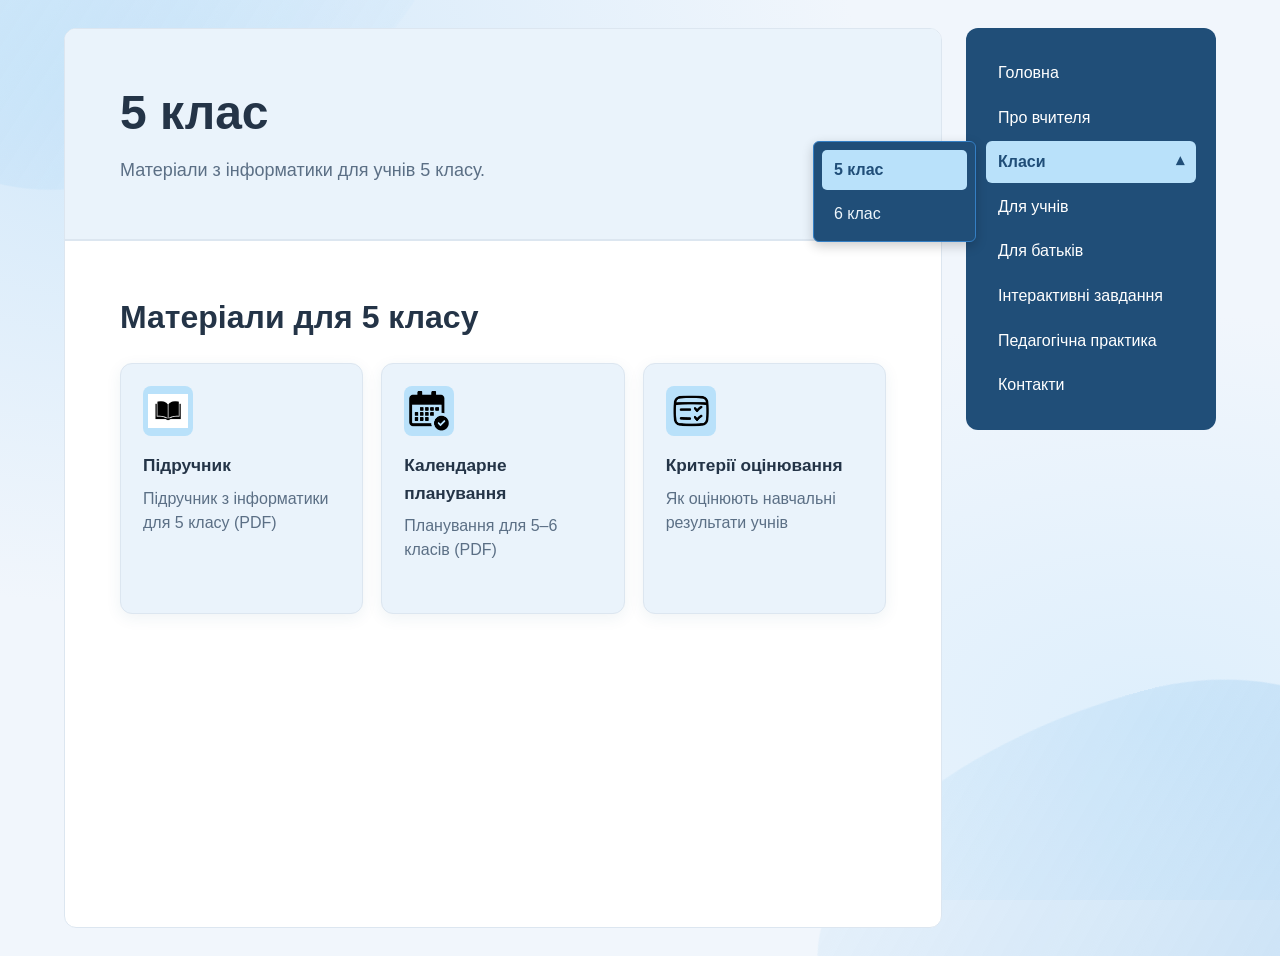
==== 5clas.html @ cdde7d41 "сайт інформатики Цимбал" ====
<!doctype html>
<html lang="uk">
<head>
  <meta charset="utf-8">
  <meta name="viewport" content="width=device-width, initial-scale=1">
  <meta name="description" content="Навчальні матеріали з інформатики для 5 класу.">
  <title>5 клас — інформатика</title>
  <link rel="stylesheet" href="style.css">
  <script src="script.js" defer></script>
</head>
<body>
  <a class="skip-link" href="#main">Перейти до вмісту</a>
  <div class="site-shell">
    <main class="main-content" id="main">
      <header class="page-heading">
        <h1>5 клас</h1>
        <p class="lead">Матеріали з інформатики для учнів 5 класу.</p>
      </header>
      <section class="book-section" aria-labelledby="book-heading">
        <h2 id="book-heading">Матеріали для 5 класу</h2>
        <div class="resource-tiles">
          <a class="resource-tile" href="documents/informatyka_5_klas_bios_2022.pdf" target="_blank" rel="noopener">
            <span class="tile-icon" aria-hidden="true"><img src="images/book-icon.png" alt=""></span>
            <span class="tile-title">Підручник</span>
            <span class="tile-description">Підручник з інформатики для 5 класу (PDF)</span>
          </a>
          <a class="resource-tile" href="documents/kalendarne_inform-5kl.pdf" target="_blank" rel="noopener">
            <span class="tile-icon" aria-hidden="true"><img src="images/calendar-icon.png" alt=""></span>
            <span class="tile-title">Календарне планування</span>
            <span class="tile-description">Планування для 5–6 класів (PDF)</span>
          </a>
          <a class="resource-tile" href="https://naurok.com.ua/kriteri-ocinyuvannya-rezultativ-navchannya-uchniv-5-9-klasiv-z-informatiki-yaki-zdobuvayut-osvitu-vidpovidno-do-novogo-derzhavnogo-standartu-bazovo-seredno-osviti-nush-skladeno-zgi-425126.html" target="_blank" rel="noopener">
            <span class="tile-icon" aria-hidden="true"><img src="images/criteria-icon.png" alt=""></span>
            <span class="tile-title">Критерії оцінювання</span>
            <span class="tile-description">Як оцінюють навчальні результати учнів</span>
          </a>
        </div>
      </section>
    </main>
    <aside class="sidebar">
      <button class="menu-toggle" type="button" aria-expanded="false" aria-controls="site-navigation">Меню</button>
      <nav class="navigation" id="site-navigation" aria-label="Головна навігація">
        <a class="nav-link" href="index.html">Головна</a>
        <a class="nav-link" href="about.html">Про вчителя</a>
        <div class="nav-group">
          <button class="nav-link class-toggle active" type="button" aria-expanded="true" aria-controls="class-submenu">
            <span>Класи</span><span class="arrow" aria-hidden="true">▾</span>
          </button>
          <div class="submenu" id="class-submenu">
            <a class="submenu-link active" href="5clas.html" aria-current="page">5 клас</a>
            <a class="submenu-link " href="6clas.html" >6 клас</a>
          </div>
        </div>
        <a class="nav-link" href="students.html">Для учнів</a>
        <a class="nav-link" href="parents.html">Для батьків</a>
        <a class="nav-link" href="materials.html">Інтерактивні завдання</a>
        <a class="nav-link" href="practice.html">Педагогічна практика</a>
        <button class="nav-link contact-nav-button" type="button" data-contact-open>Контакти</button>
      </nav>
    </aside>
  </div>
      <dialog class="contact-dialog" aria-labelledby="contact-dialog-title">
        <div class="contact-dialog-content">
          <button class="contact-dialog-close" type="button" aria-label="Закрити" data-contact-close>×</button>
          <h2 id="contact-dialog-title">Контактна інформація</h2>
          <p class="contact-dialog-name">Цимбал Владислав</p>
          <p>Автор навчального сайту з інформатики.</p>
          <p>Телефон: 0936633279</p>
          <p>Електронна пошта: tsimbalvlad527@gmail.com</p>
        </div>
      </dialog>
</body>
</html>
---- style.css ----
{
  box-sizing: border-box;
}

body {
  margin: 0;
  font-family: Arial, sans-serif;
  font-size: 16px;
  line-height: 1.6;
  color: #202a35;
  background-color: #f3f5f7;
}

a {
  color: #245b91;
}

a:hover {
  color: #19466f;
}

a:focus-visible,
button:focus-visible {
  outline: 3px solid #85add1;
}

/* Основна сітка: сторінка та бокове меню */
.site-shell {
  width: 90%;
  max-width: 1180px;
  min-height: 100vh;
  margin: 28px auto;
  display: grid;
  grid-template-columns: 1fr 250px;
  gap: 24px;
}

.main-content {
  min-width: 0;
  overflow: hidden;
  background-color: #ffffff;
  border: 1px solid #e1e6eb;
  border-radius: 10px;
}

.sidebar {
  position: sticky;
  top: 28px;
  align-self: start;
  padding: 24px 20px;
  background-color: #1d4d78;
  border-radius: 10px;
}

.navigation {
  display: grid;
  gap: 6px;
}

.nav-link {
  display: block;
  padding: 10px 12px;
  color: #edf5fb;
  text-decoration: none;
  border-radius: 6px;
}

.nav-link:hover {
  color: #ffffff;
  background-color: #2b618f;
}

.nav-link.active {
  color: #173f63;
  font-weight: bold;
  background-color: #ffffff;
}

.menu-toggle {
  display: none;
}

/* Заголовок і текст на головній сторінці */
.intro,
.page-heading {
  padding: 55px;
  background-color: #eaf1f7;
}

.intro {
  min-height: 360px;
  display: flex;
  flex-direction: column;
  align-items: flex-start;
  justify-content: center;
}

.eyebrow {
  margin: 0 0 10px;
  color: #245b91;
  font-size: 14px;
  font-weight: bold;
}

h1,
h2,
h3 {
  line-height: 1.2;
}

h1 {
  margin: 0 0 14px;
  font-size: 48px;
}

h2 {
  font-size: 32px;
}

.lead {
  max-width: 650px;
  margin: 0;
  color: #52606d;
  font-size: 18px;
}

/* Сторінка «Про мене» */
.about-profile {
  padding: 40px 55px;
  display: grid;
  grid-template-columns: 1fr 1.2fr;
  gap: 35px;
  align-items: center;
}

.about-photo {
  display: block;
  width: 100%;
  max-height: 470px;
  object-fit: cover;
  object-position: center 35%;
  border-radius: 8px;
}

.about-copy p:not(.eyebrow) {
  color: #52606d;
}

.certificate-section {
  padding: 40px 55px;
  background-color: #fbfcfd;
  border-top: 1px solid #e1e6eb;
}

.certificate-image {
  display: block;
  width: 100%;
  height: auto;
  margin-top: 20px;
  border: 1px solid #e1e6eb;
  border-radius: 6px;
}

.footer {
  padding: 20px 55px;
  color: #66717d;
  border-top: 1px solid #e1e6eb;
}

.footer p {
  margin: 0;
}

.skip-link {
  position: absolute;
  left: -9999px;
}

.skip-link:focus {
  left: 10px;
  top: 10px;
  padding: 8px;
  color: #ffffff;
  background-color: #202a35;
}

/* Налаштування для телефонів */
@media (max-width: 760px) {
  .site-shell {
    width: 100%;
    margin: 0;
    padding: 12px;
    grid-template-columns: 1fr;
    gap: 12px;
  }

  .sidebar {
    position: static;
    grid-row: 1;
    padding: 15px;
  }

  .menu-toggle {
    display: block;
    margin-bottom: 10px;
    padding: 8px 12px;
    color: #173f63;
    font-size: 16px;
    font-weight: bold;
    background-color: #ffffff;
    border: 1px solid #ffffff;
    border-radius: 5px;
  }

  .navigation {
    display: none;
  }

  .navigation.is-open {
    display: grid;
  }

  .intro,
  .page-heading {
    padding: 35px 25px;
  }

  .intro {
    min-height: 300px;
  }

  h1 {
    font-size: 38px;
  }

  h2 {
    font-size: 27px;
  }

  .about-profile {
    padding: 30px 25px;
    grid-template-columns: 1fr;
  }

  .about-photo {
    max-height: 480px;
  }

  .certificate-section,
  .footer {
    padding: 30px 25px;
  }
}

/* Розділи для окремих класів */
.class-section {
  padding: 30px 55px;
  border-top: 1px solid #e1e6eb;
  scroll-margin-top: 20px;
}

.class-section h2 {
  margin-top: 0;
}

/* Підменю з 5 та 6 класом */
.class-toggle {
  display: flex;
  width: 100%;
  align-items: center;
  justify-content: space-between;
  border: 0;
  background: none;
  font: inherit;
  text-align: left;
  cursor: pointer;
}

.arrow {
  transition: transform 0.2s;
}

.class-toggle[aria-expanded="true"] .arrow {
  transform: rotate(180deg);
}

.nav-group {
  position: relative;
}

.submenu {
  position: absolute;
  top: 0;
  right: calc(100% + 10px);
  z-index: 5;
  display: grid;
  min-width: 145px;
  gap: 4px;
  padding: 8px;
  background-color: #1d4d78;
  border: 1px solid #2b618f;
  border-radius: 6px;
  box-shadow: 0 4px 12px rgba(0, 0, 0, 0.2);
}

.submenu[hidden] {
  display: none;
}

.submenu-link {
  display: block;
  padding: 7px 12px;
  color: #edf5fb;
  text-decoration: none;
  border-radius: 5px;
}

.submenu-link:hover {
  color: #ffffff;
  background-color: #2b618f;
}

@media (max-width: 760px) {
  .class-section {
    padding: 25px;
  }

  .submenu {
    top: 100%;
    right: auto;
    left: 0;
    margin-top: 4px;
  }
}

.submenu-link.active {
  color: #173f63;
  font-weight: bold;
  background-color: #ffffff;
}


.book-section {
  padding: 30px 55px;
  border-top: 1px solid #e1e6eb;
}

.book-download {
  font-weight: bold;
}

.book-viewer {
  display: block;
  width: 100%;
  height: 75vh;
  min-height: 600px;
  border: 1px solid #e1e6eb;
  border-radius: 6px;
}

@media (max-width: 760px) {
  .book-section {
    padding: 25px;
  }

  .book-viewer {
    height: 65vh;
    min-height: 450px;
  }
}

.resource-buttons {
  display: flex;
  flex-wrap: wrap;
  gap: 14px;
  margin-top: 22px;
}

.resource-button {
  display: inline-block;
  padding: 13px 20px;
  color: #ffffff;
  background-color: #245d8f;
  border-radius: 6px;
  font-weight: bold;
  text-decoration: none;
}

.resource-button:hover {
  background-color: #17466f;
}

@media (max-width: 760px) {
  .resource-buttons {
    flex-direction: column;
    align-items: flex-start;
  }
}

.safety-frame {
  display: block;
  width: 100%;
  min-height: 75vh;
  border: 1px solid #d7e0e8;
  border-radius: 6px;
  background: #ffffff;
}

.safety-list {
  max-width: 850px;
  padding-left: 28px;
  color: #35485a;
  line-height: 1.8;
}

.safety-list li {
  margin-bottom: 10px;
}

.safety-section h2:not(:first-child) {
  margin-top: 32px;
}



.resource-tiles {
  display: grid;
  grid-template-columns: repeat(auto-fit, minmax(220px, 1fr));
  gap: 18px;
  margin-top: 22px;
}

.resource-tile {
  display: flex;
  min-height: 205px;
  flex-direction: column;
  align-items: flex-start;
  padding: 22px;
  color: #ffffff;
  background-color: #1d4d78;
  border: 1px solid #1d4d78;
  border-radius: 0;
  transition: none;
  text-decoration: none;
}

.resource-tile:focus-visible {
  outline: 3px solid #245d8f;
  outline-offset: 3px;
}

.tile-icon {
  display: grid;
  width: 50px;
  height: 50px;
  place-items: center;
  margin-bottom: 16px;
  color: #245d8f;
  background-color: #ffffff;
  border-radius: 12px;
}

.tile-icon svg {
  width: 32px;
  height: 32px;
  fill: none;
  stroke: currentColor;
  stroke-width: 2;
  stroke-linecap: round;
  stroke-linejoin: round;
}

.tile-title {
  margin-bottom: 7px;
  font-size: 1.08rem;
  font-weight: bold;
}

.tile-description {
  color: #e3edf5;
  line-height: 1.5;
}

.tile-icon img {
  width: 40px;
  height: 40px;
  object-fit: contain;
}

.resource-tile:hover .tile-title,
.resource-tile:hover .tile-description,
.resource-tile:focus-visible .tile-title,
.resource-tile:focus-visible .tile-description {
  color: #ffffff;
}

.quick-classes {
  padding: 30px 55px;
  border-top: 1px solid #e1e6eb;
}

.quick-classes h2 {
  margin: 0 0 22px;
  color: #1f2933;
  font-size: 1.8rem;
}

.quick-class-tiles {
  display: grid;
  grid-template-columns: repeat(2, minmax(0, 1fr));
  gap: 20px;
}

.quick-class-tile {
  display: grid;
  min-height: 175px;
  grid-template-columns: 76px 1fr;
  grid-template-rows: auto auto;
  align-content: center;
  column-gap: 18px;
  padding: 24px;
  color: #ffffff;
  background-color: #1d4d78;
  text-decoration: none;
  border-radius: 0;
}

.quick-class-tile:hover,
.quick-class-tile:focus-visible {
  color: #ffffff;
  background-color: #1d4d78;
}

.quick-class-tile:focus-visible {
  outline: 3px solid #245d8f;
  outline-offset: 3px;
}

.quick-class-number {
  display: grid;
  width: 76px;
  height: 76px;
  grid-row: 1 / 3;
  place-items: center;
  color: #1d4d78;
  background-color: #ffffff;
  font-size: 2.3rem;
  font-weight: bold;
}

.quick-class-title {
  align-self: end;
  margin-bottom: 6px;
  font-size: 1.5rem;
  font-weight: bold;
}

.quick-class-description {
  color: #e3edf5;
  line-height: 1.5;
}

@media (max-width: 760px) {
  .quick-classes {
    padding: 25px;
  }

  .quick-class-tiles {
    grid-template-columns: 1fr;
  }
}

.password-check {
  display: flex;
  align-items: center;
  justify-content: space-between;
  gap: 24px;
  margin: 0 55px 36px;
  padding: 24px;
  background-color: #eef4f8;
  border-left: 5px solid #1d4d78;
}

.password-check h2 {
  margin: 0 0 8px;
  color: #1f2933;
}

.password-check p {
  margin: 0;
  color: #536a7e;
  line-height: 1.5;
}

@media (max-width: 760px) {
  .password-check {
    align-items: flex-start;
    flex-direction: column;
    margin: 0 25px 25px;
  }
}

.useful-sites {
  padding: 30px 55px 40px;
  border-top: 1px solid #e1e6eb;
}

.useful-sites h2 {
  margin: 0 0 22px;
  color: #1f2933;
  font-size: 1.8rem;
}

.useful-site-list {
  display: grid;
  grid-template-columns: repeat(auto-fit, minmax(250px, 380px));
  gap: 18px;
}

.useful-site-tile {
  display: flex;
  min-height: 190px;
  flex-direction: column;
  align-items: flex-start;
  padding: 24px;
  color: #ffffff;
  background-color: #1d4d78;
  text-decoration: none;
  border-radius: 0;
}

.useful-site-tile:hover,
.useful-site-tile:focus-visible {
  color: #ffffff;
  background-color: #1d4d78;
}

.useful-site-tile:focus-visible {
  outline: 3px solid #245d8f;
  outline-offset: 3px;
}

.useful-site-icon {
  display: grid;
  width: 46px;
  height: 46px;
  place-items: center;
  margin-bottom: 16px;
  color: #1d4d78;
  background-color: #ffffff;
  font-size: 1.8rem;
  font-weight: bold;
}

.useful-site-title {
  margin-bottom: 8px;
  font-size: 1.12rem;
  font-weight: bold;
}

.useful-site-description {
  color: #e3edf5;
  line-height: 1.5;
}

@media (max-width: 760px) {
  .useful-sites {
    padding: 25px;
  }

  .useful-site-list {
    grid-template-columns: 1fr;
  }
}

.useful-site-icon img {
  width: 46px;
  height: 46px;
  object-fit: contain;
}

.home-banner {
  display: grid;
  min-height: 380px;
  place-items: center;
  padding: 32px;
  background-image: url("images/home-banner.png");
  background-position: center;
  background-size: cover;
}

.home-banner-title {
  margin: 0;
  color: #ffffff;
  font-family: Arial, sans-serif;
  font-size: clamp(38px, 5vw, 62px);
  font-weight: bold;
  letter-spacing: 0.03em;
  text-align: center;
  text-shadow: 0 2px 8px rgba(0, 0, 0, 0.65);
}

@media (max-width: 760px) {
  .home-banner {
    min-height: 250px;
  }

  .home-banner-title {
    font-size: 40px;
  }
}

/* Плитка правил безпеки у стилі плиток навчальних матеріалів */
.student-safety-link {
  display: grid;
  grid-template-columns: repeat(auto-fill, minmax(280px, 316px));
  gap: 22px;
  padding: 24px 55px;
}

.safety-shortcut {
  box-sizing: border-box;
  display: flex;
  flex-direction: column;
  align-items: flex-start;
  justify-content: flex-start;
  gap: 20px;
  width: 100%;
  max-width: 316px;
  min-height: 277px;
  padding: 28px;
  color: #ffffff;
  background-color: #1d4d78;
  border-radius: 0;
  font-size: 20px;
  font-weight: bold;
  line-height: 1.4;
  text-decoration: none;
}

.safety-shortcut:hover,
.safety-shortcut:focus-visible {
  color: #ffffff;
  background-color: #1d4d78;
}

.safety-shortcut-icon {
  display: grid;
  flex: 0 0 64px;
  width: 64px;
  height: 64px;
  place-items: center;
  background-color: #ffffff;
  border-radius: 16px;
}

.safety-shortcut-icon svg {
  width: 38px;
  height: 38px;
  fill: none;
  stroke: #111111;
  stroke-width: 3;
  stroke-linecap: round;
  stroke-linejoin: round;
}

@media (max-width: 760px) {
  .student-safety-link {
    grid-template-columns: minmax(0, 1fr);
    padding: 22px 25px;
  }
}

/* Невелике вікно контактної інформації */
.footer-contact-button {
  padding: 0;
  color: #245b91;
  font: inherit;
  background: none;
  border: 0;
  text-decoration: underline;
  cursor: pointer;
}

.contact-dialog {
  width: min(420px, calc(100% - 32px));
  padding: 0;
  color: #202a35;
  background: #ffffff;
  border: 1px solid #d5dee7;
  box-shadow: 0 18px 55px rgb(20 43 65 / 28%);
}

.contact-dialog::backdrop {
  background: rgb(20 35 50 / 48%);
}

.contact-dialog-content {
  position: relative;
  padding: 30px;
}

.contact-dialog-content h2 {
  margin: 0 35px 18px 0;
  color: #173f63;
  font-size: 25px;
}

.contact-dialog-name {
  margin-bottom: 4px;
  font-weight: bold;
}

.contact-dialog-close {
  position: absolute;
  top: 12px;
  right: 14px;
  width: 34px;
  height: 34px;
  color: #173f63;
  font-size: 26px;
  line-height: 1;
  background: #eaf1f7;
  border: 0;
  cursor: pointer;
}

.contact-nav-button {
  width: 100%;
  padding: 10px 12px;
  color: #edf5fb;
  font: inherit;
  text-align: left;
  background: transparent;
  border: 0;
  border-radius: 6px;
  cursor: pointer;
}

.contact-nav-button:hover {
  color: #ffffff;
  background-color: #2b618f;
}



.practice-description {
  padding: 40px 55px;
}

.practice-description p {
  max-width: 850px;
  margin: 0;
  color: #52606d;
  font-size: 18px;
  line-height: 1.8;
}

@media (max-width: 760px) {
  .practice-description {
    padding: 25px;
  }
}

.practice-building {
  display: block;
  width: min(100%, 640px);
  height: auto;
  margin-top: 26px;
  border: 5px solid #1d4d78;
}

.glossary-section {
  padding: 30px 55px 45px;
  border-top: 1px solid #e1e6eb;
}

.glossary-section h2 {
  margin: 0 0 22px;
  color: #1f2933;
  font-size: 1.8rem;
}

.glossary-grid {
  display: grid;
  grid-template-columns: repeat(auto-fit, minmax(220px, 1fr));
  gap: 18px;
  margin: 0;
}

.glossary-card {
  min-height: 150px;
  padding: 22px;
  color: #ffffff;
  background-color: #1d4d78;
}

.glossary-card dt {
  margin-bottom: 8px;
  font-size: 1.12rem;
  font-weight: bold;
}

.glossary-card dd {
  margin: 0;
  color: #e3edf5;
  line-height: 1.5;
}

@media (max-width: 760px) {
  .glossary-section {
    padding: 25px;
  }
}

.hotkeys-section {
  padding: 30px 55px 45px;
}

.hotkeys-section h2 {
  margin: 0 0 22px;
  color: #1f2933;
  font-size: 1.8rem;
}

.hotkey-grid {
  display: grid;
  grid-template-columns: repeat(auto-fit, minmax(220px, 1fr));
  gap: 18px;
}

.hotkey-card {
  min-height: 140px;
  padding: 22px;
  color: #ffffff;
  background-color: #1d4d78;
  font-size: 18px;
}

.hotkey-card p {
  margin: 14px 0 0;
  color: #e3edf5;
  font-size: 16px;
  line-height: 1.5;
}

.hotkey-card kbd {
  display: inline-block;
  min-width: 38px;
  padding: 4px 8px;
  color: #173f63;
  text-align: center;
  background-color: #ffffff;
  border: 1px solid #d7e0e8;
  box-shadow: 0 2px 0 #bdcbd8;
}

@media (max-width: 760px) {
  .hotkeys-section {
    padding: 25px;
  }
}

:root {
  /* Палітра сайту */
  --color-background: #F1F6FC;
  --color-surface: #FFFFFF;
  --color-sidebar: #204E78;
  --color-text: #243447;
  --color-text-secondary: #5B6F85;
  --color-primary: #58A6E7;
  --color-primary-hover: #347FC4;
  --color-primary-light: #B9E1FA;
  --color-card: #EAF3FB;
  --color-border: #DCE6F0;
  --radius-card: 12px;
  --radius-button: 8px;
  --shadow-card: 0 4px 16px rgba(32, 78, 120, 0.07);
}

/* Єдиний стиль головної сторінки */
body.home-page {
  color: var(--color-text);
}

.home-page .main-content {
  background-color: var(--color-surface);
  border-color: var(--color-border);
  border-radius: var(--radius-card);
}

.home-page .sidebar {
  background-color: var(--color-sidebar);
  border-radius: var(--radius-card);
}

.home-page .navigation {
  gap: 3px;
}

.home-page .nav-link {
  padding: 8px 12px;
  color: var(--color-surface);
  transition: color 180ms ease, background-color 180ms ease;
}

.home-page .nav-link:hover,
.home-page .contact-nav-button:hover {
  color: var(--color-surface);
  background-color: var(--color-primary-hover);
}

.home-page .nav-link.active {
  color: var(--color-sidebar);
  background-color: var(--color-primary-light);
}

.home-page .home-banner {
  min-height: 350px;
  background-image:
    radial-gradient(ellipse 28% 42% at 0% 0%, rgba(241, 246, 252, 0.92) 0%, rgba(241, 246, 252, 0.72) 35%, rgba(241, 246, 252, 0) 100%),
    radial-gradient(ellipse 25% 40% at 100% 0%, rgba(241, 246, 252, 0.92) 0%, rgba(241, 246, 252, 0.72) 35%, rgba(241, 246, 252, 0) 100%),
    radial-gradient(ellipse 30% 45% at 0% 100%, rgba(241, 246, 252, 0.94) 0%, rgba(241, 246, 252, 0.76) 35%, rgba(241, 246, 252, 0) 100%),
    radial-gradient(ellipse 25% 38% at 100% 100%, rgba(241, 246, 252, 0.92) 0%, rgba(241, 246, 252, 0.72) 35%, rgba(241, 246, 252, 0) 100%),
    linear-gradient(rgba(241, 246, 252, 0.12), rgba(241, 246, 252, 0.12)),
    url("images/home-banner.png");
  background-position: center, center, center, center, center, center;
  background-size: 100% 100%, 100% 100%, 100% 100%, 100% 100%, 100% 100%, cover;
}

.home-page .intro {
  min-height: 280px;
  padding: 64px 55px;
  color: var(--color-text);
  background-color: var(--color-card);
}

.home-page .intro h1,
.home-page .home-section-links h2,
.home-page .quick-classes h2,
.home-page .useful-sites h2,
.home-page .password-check h2 {
  color: var(--color-text);
}

.home-page .lead,
.home-page .password-check p {
  color: var(--color-text-secondary);
}

.home-page .home-section-links {
  padding: 30px 55px 22px;
  border-top: 1px solid var(--color-border);
}

.home-page .home-section-links h2 {
  margin: 0 0 18px;
  font-size: 1.65rem;
}

.home-page .home-section-grid {
  display: grid;
  grid-template-columns: repeat(2, minmax(0, 1fr));
  gap: 16px;
}

.home-page .home-section-card {
  display: flex;
  min-height: 132px;
  flex-direction: column;
  justify-content: center;
  gap: 8px;
  padding: 22px;
  color: var(--color-text);
  text-decoration: none;
  background-color: var(--color-surface);
  border: 1px solid var(--color-border);
  border-radius: var(--radius-card);
  box-shadow: var(--shadow-card);
  transition: border-color 180ms ease, background-color 180ms ease;
}

.home-page .home-section-card:hover {
  color: var(--color-text);
  background-color: var(--color-card);
  border-color: var(--color-primary);
}

.home-page .home-section-card:focus-visible {
  outline: 3px solid var(--color-primary);
  outline-offset: 3px;
}

.home-page .home-section-title {
  font-size: 1.15rem;
  font-weight: bold;
}

.home-page .home-section-description {
  color: var(--color-text-secondary);
  line-height: 1.5;
}

.home-page .quick-classes,
.home-page .useful-sites {
  border-color: var(--color-border);
}

.home-page .quick-class-tile,
.home-page .useful-site-tile {
  color: var(--color-text);
  background-color: var(--color-card);
  border: 1px solid var(--color-border);
  border-radius: var(--radius-card);
  transition: color 180ms ease, background-color 180ms ease, border-color 180ms ease;
}

.home-page .quick-class-tile:hover,
.home-page .quick-class-tile:focus-visible,
.home-page .useful-site-tile:hover,
.home-page .useful-site-tile:focus-visible {
  color: var(--color-text);
  background-color: var(--color-primary-light);
  border-color: var(--color-primary);
}

.home-page .quick-class-number,
.home-page .useful-site-icon {
  color: var(--color-sidebar);
  background-color: var(--color-primary-light);
}

.home-page .quick-class-description,
.home-page .useful-site-description {
  color: var(--color-text-secondary);
}

.home-page .quick-class-tile:hover .quick-class-description,
.home-page .quick-class-tile:focus-visible .quick-class-description,
.home-page .useful-site-tile:hover .useful-site-description,
.home-page .useful-site-tile:focus-visible .useful-site-description {
  color: var(--color-text-secondary);
}

.home-page .password-check {
  background-color: var(--color-card);
  border-color: var(--color-primary);
}

.home-page a:focus-visible,
.home-page button:focus-visible,
.home-page .quick-class-tile:focus-visible,
.home-page .useful-site-tile:focus-visible {
  outline-color: var(--color-primary);
}

@media (max-width: 760px) {
  .home-page .home-banner {
    min-height: 240px;
  }

  .home-page .intro {
    min-height: 240px;
    padding: 35px 25px;
  }

  .home-page .home-section-links {
    padding: 25px;
  }

  .home-page .home-section-grid {
    grid-template-columns: 1fr;
  }
}

/* Ті самі кольори й відступи на решті сторінок */
body:not(.home-page) {
  color: var(--color-text);
}

body:not(.home-page) .main-content {
  background-color: var(--color-surface);
  border-color: var(--color-border);
  border-radius: var(--radius-card);
}

body:not(.home-page) .sidebar {
  background-color: var(--color-sidebar);
  border-radius: var(--radius-card);
}

body:not(.home-page) .navigation {
  gap: 3px;
}

body:not(.home-page) .nav-link {
  padding: 8px 12px;
  color: var(--color-surface);
  transition: color 180ms ease, background-color 180ms ease;
}

body:not(.home-page) .nav-link:hover,
body:not(.home-page) .contact-nav-button:hover {
  color: var(--color-surface);
  background-color: var(--color-primary-hover);
}

body:not(.home-page) .nav-link.active,
body:not(.home-page) .submenu-link.active {
  color: var(--color-sidebar);
  background-color: var(--color-primary-light);
}

body:not(.home-page) .page-heading {
  color: var(--color-text);
  background-color: var(--color-card);
  border-bottom: 1px solid var(--color-border);
}

body:not(.home-page) .page-heading h1,
body:not(.home-page) h2,
body:not(.home-page) h3 {
  color: var(--color-text);
}

.students-heading-title,
.parents-heading-title,
.about-heading-title,
.materials-heading-title,
.practice-heading-title {
  display: flex;
  align-items: center;
  gap: 14px;
}

.students-heading-icon,
.parents-heading-icon,
.about-heading-icon,
.materials-heading-icon,
.practice-heading-icon {
  display: block;
  width: 42px;
  height: 42px;
  flex: 0 0 42px;
  object-fit: contain;
}

body:not(.home-page) .page-heading .lead,
body:not(.home-page) .about-copy p:not(.eyebrow),
body:not(.home-page) .practice-description p,
body:not(.home-page) .safety-list {
  color: var(--color-text-secondary);
}

body:not(.home-page) .class-section,
body:not(.home-page) .book-section,
body:not(.home-page) .certificate-section,
body:not(.home-page) .glossary-section {
  border-color: var(--color-border);
}

body:not(.home-page) .certificate-section {
  background-color: var(--color-surface);
}

body:not(.home-page) .footer {
  color: var(--color-text-secondary);
  border-color: var(--color-border);
}

body:not(.home-page) .resource-button {
  color: var(--color-surface);
  background-color: var(--color-sidebar);
  border-radius: var(--radius-button);
}

body:not(.home-page) .resource-button:hover {
  background-color: var(--color-primary-hover);
}

body:not(.home-page) .resource-tile,
body:not(.home-page) .quick-class-tile,
body:not(.home-page) .useful-site-tile,
body:not(.home-page) .glossary-card,
body:not(.home-page) .hotkey-card {
  color: var(--color-text);
  background-color: var(--color-card);
  border: 1px solid var(--color-border);
  border-radius: var(--radius-card);
  box-shadow: var(--shadow-card);
}

body:not(.home-page) .resource-tile:hover,
body:not(.home-page) .quick-class-tile:hover,
body:not(.home-page) .useful-site-tile:hover {
  color: var(--color-text);
  background-color: var(--color-primary-light);
  border-color: var(--color-primary);
}

body:not(.home-page) .resource-tile:hover .tile-title,
body:not(.home-page) .resource-tile:focus-visible .tile-title,
body:not(.home-page) .resource-tile:hover .tile-description,
body:not(.home-page) .resource-tile:focus-visible .tile-description {
  color: var(--color-text);
}

body:not(.home-page) .tile-description,
body:not(.home-page) .quick-class-description,
body:not(.home-page) .useful-site-description,
body:not(.home-page) .glossary-card dd,
body:not(.home-page) .hotkey-card p {
  color: var(--color-text-secondary);
}

body:not(.home-page) .tile-icon,
body:not(.home-page) .quick-class-number,
body:not(.home-page) .useful-site-icon {
  color: var(--color-sidebar);
  background-color: var(--color-primary-light);
  border-radius: var(--radius-button);
}

body:not(.home-page) .safety-shortcut {
  color: var(--color-text);
  background-color: var(--color-card);
  border: 1px solid var(--color-border);
  border-radius: var(--radius-card);
  box-shadow: var(--shadow-card);
}

body:not(.home-page) .safety-shortcut:hover,
body:not(.home-page) .safety-shortcut:focus-visible {
  color: var(--color-text);
  background-color: var(--color-primary-light);
  border-color: var(--color-primary);
}

body:not(.home-page) .safety-shortcut-icon {
  background-color: var(--color-surface);
  border-radius: var(--radius-button);
}

body:not(.home-page) .practice-building {
  border-color: var(--color-primary);
}

body:not(.home-page) .book-viewer,
body:not(.home-page) .safety-frame,
body:not(.home-page) .certificate-image {
  border-color: var(--color-border);
}

body:not(.home-page) a:focus-visible,
body:not(.home-page) button:focus-visible {
  outline-color: var(--color-primary);
}

body:not(.home-page) .submenu {
  background-color: var(--color-sidebar);
  border-color: var(--color-primary-hover);
}

body:not(.home-page) .submenu-link:hover {
  background-color: var(--color-primary-hover);
}

@media (max-width: 760px) {
  body:not(.home-page) .menu-toggle {
    color: var(--color-sidebar);
    border-color: var(--color-primary-light);
  }
}

/* Короткі та різкі переходи під час наведення */
*,
*::before,
*::after {
  transition-duration: 70ms !important;
  transition-timing-function: linear !important;
}

body.home-page,
body:not(.home-page) {
  background-color: #F1F6FC;
  background-image:
    radial-gradient(
      ellipse at 10% 10%,
      rgba(185, 221, 248, 0.55),
      transparent 45%
    ),
    radial-gradient(
      ellipse at 90% 80%,
      rgba(217, 237, 252, 0.8),
      transparent 40%
    );
  background-attachment: fixed;
  background-repeat: no-repeat;
  position: relative;
  isolation: isolate;
}

/* Декоративні хвилі на тлі сторінок */
body::before {
  content: "";
  position: fixed;
  top: -180px;
  left: -150px;
  width: 600px;
  height: 350px;
  background: linear-gradient(
    135deg,
    rgba(113, 190, 245, 0.20),
    rgba(208, 235, 255, 0.05)
  );
  border-radius: 40% 60% 65% 35% / 45% 40% 60% 55%;
  transform: rotate(-12deg);
  pointer-events: none;
  z-index: -1;
}

body::after {
  content: "";
  position: fixed;
  right: -180px;
  bottom: -200px;
  width: 650px;
  height: 400px;
  background: linear-gradient(
    135deg,
    rgba(185, 225, 250, 0.12),
    rgba(88, 166, 231, 0.30)
  );
  border-radius: 60% 40% 35% 65% / 50% 55% 45% 50%;
  transform: rotate(-15deg);
  pointer-events: none;
  z-index: -1;
}
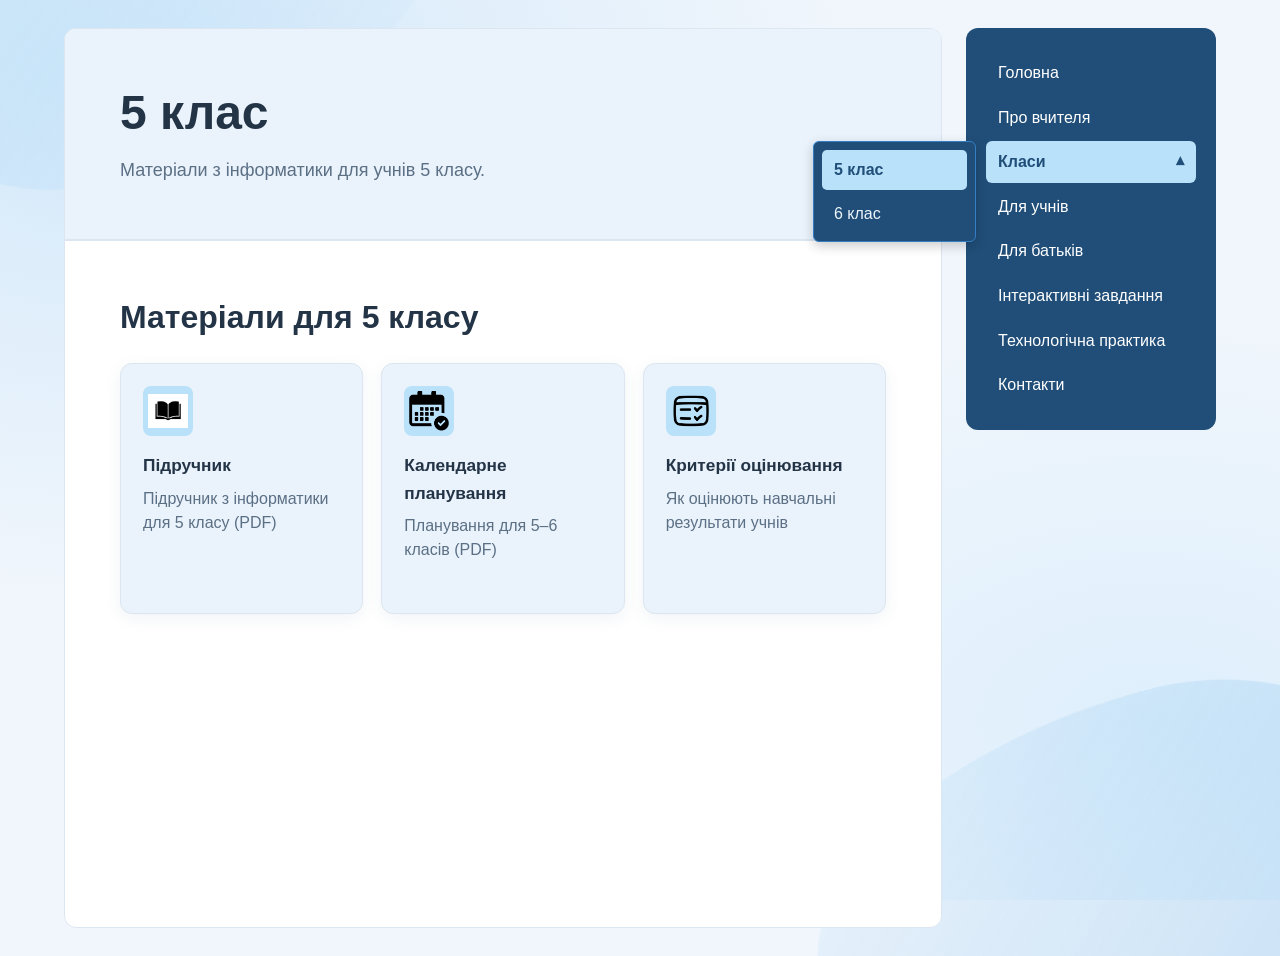
==== commit bdf6ddc8: "site" ====
--- a/5clas.html
+++ b/5clas.html
@@ -54,7 +54,7 @@
         <a class="nav-link" href="students.html">Для учнів</a>
         <a class="nav-link" href="parents.html">Для батьків</a>
         <a class="nav-link" href="materials.html">Інтерактивні завдання</a>
-        <a class="nav-link" href="practice.html">Педагогічна практика</a>
+        <a class="nav-link" href="practice.html">Технологічна практика</a>
         <button class="nav-link contact-nav-button" type="button" data-contact-open>Контакти</button>
       </nav>
     </aside>
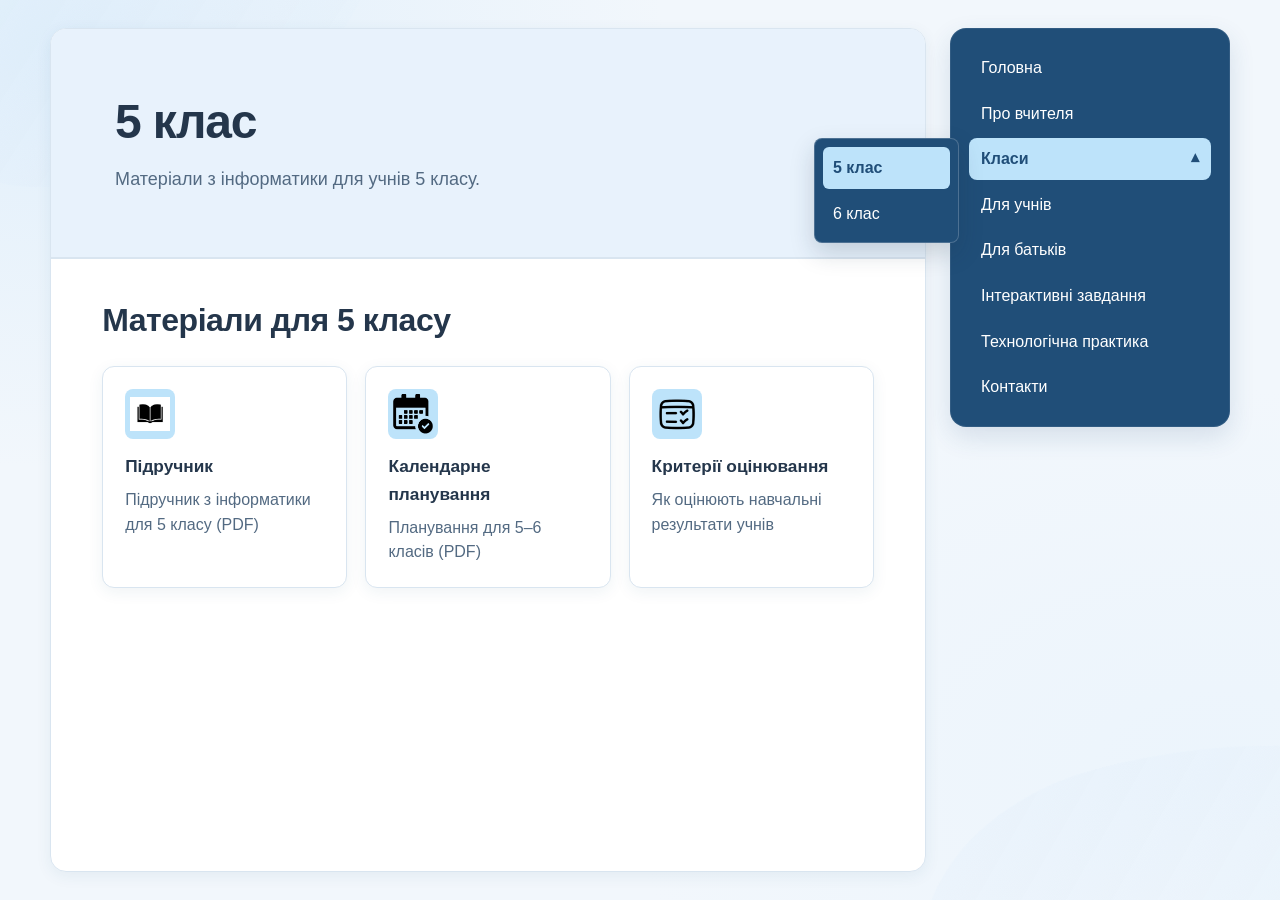
==== commit 4ce23fdd: "редизайн" ====
--- a/5clas.html
+++ b/5clas.html
@@ -51,7 +51,7 @@
             <a class="submenu-link " href="6clas.html" >6 клас</a>
           </div>
         </div>
-        <a class="nav-link" href="students.html">Для учнів</a>
+        <a class="nav-link" href="ychni.html">Для учнів</a>
         <a class="nav-link" href="parents.html">Для батьків</a>
         <a class="nav-link" href="materials.html">Інтерактивні завдання</a>
         <a class="nav-link" href="practice.html">Технологічна практика</a>
--- a/style.css
+++ b/style.css
@@ -1,28 +1,30 @@
 
- {
+* {
   box-sizing: border-box;
 }
 
 body {
+  position: relative;
+  isolation: isolate;
   margin: 0;
   font-family: Arial, sans-serif;
   font-size: 16px;
   line-height: 1.6;
-  color: #202a35;
-  background-color: #f3f5f7;
+  color: var(--color-text);
+  background-color: var(--color-background);
 }
 
 a {
-  color: #245b91;
+  color: var(--color-primary);
 }
 
 a:hover {
-  color: #19466f;
+  color: var(--color-primary-hover);
 }
 
 a:focus-visible,
 button:focus-visible {
-  outline: 3px solid #85add1;
+  outline: 3px solid var(--color-primary);
 }
 
 /* Основна сітка: сторінка та бокове меню */
@@ -39,8 +41,8 @@
 .main-content {
   min-width: 0;
   overflow: hidden;
-  background-color: #ffffff;
-  border: 1px solid #e1e6eb;
+  background-color: var(--color-surface);
+  border: 1px solid var(--color-border);
   border-radius: 10px;
 }
 
@@ -49,7 +51,7 @@
   top: 28px;
   align-self: start;
   padding: 24px 20px;
-  background-color: #1d4d78;
+  background-color: var(--color-sidebar);
   border-radius: 10px;
 }
 
@@ -61,20 +63,20 @@
 .nav-link {
   display: block;
   padding: 10px 12px;
-  color: #edf5fb;
+  color: var(--color-surface);
   text-decoration: none;
   border-radius: 6px;
 }
 
 .nav-link:hover {
-  color: #ffffff;
-  background-color: #2b618f;
+  color: var(--color-surface);
+  background-color: var(--color-primary-hover);
 }
 
 .nav-link.active {
-  color: #173f63;
+  color: var(--color-sidebar);
   font-weight: bold;
-  background-color: #ffffff;
+  background-color: var(--color-surface);
 }
 
 .menu-toggle {
@@ -85,7 +87,7 @@
 .intro,
 .page-heading {
   padding: 55px;
-  background-color: #eaf1f7;
+  background-color: var(--color-card);
 }
 
 .intro {
@@ -98,7 +100,7 @@
 
 .eyebrow {
   margin: 0 0 10px;
-  color: #245b91;
+  color: var(--color-primary);
   font-size: 14px;
   font-weight: bold;
 }
@@ -121,7 +123,7 @@
 .lead {
   max-width: 650px;
   margin: 0;
-  color: #52606d;
+  color: var(--color-text-secondary);
   font-size: 18px;
 }
 
@@ -144,13 +146,13 @@
 }
 
 .about-copy p:not(.eyebrow) {
-  color: #52606d;
+  color: var(--color-text-secondary);
 }
 
 .certificate-section {
   padding: 40px 55px;
-  background-color: #fbfcfd;
-  border-top: 1px solid #e1e6eb;
+  background-color: var(--color-surface);
+  border-top: 1px solid var(--color-border);
 }
 
 .certificate-image {
@@ -158,14 +160,14 @@
   width: 100%;
   height: auto;
   margin-top: 20px;
-  border: 1px solid #e1e6eb;
+  border: 1px solid var(--color-border);
   border-radius: 6px;
 }
 
 .footer {
   padding: 20px 55px;
-  color: #66717d;
-  border-top: 1px solid #e1e6eb;
+  color: var(--color-text-secondary);
+  border-top: 1px solid var(--color-border);
 }
 
 .footer p {
@@ -181,8 +183,8 @@
   left: 10px;
   top: 10px;
   padding: 8px;
-  color: #ffffff;
-  background-color: #202a35;
+  color: var(--color-surface);
+  background-color: var(--color-text);
 }
 
 /* Налаштування для телефонів */
@@ -205,11 +207,11 @@
     display: block;
     margin-bottom: 10px;
     padding: 8px 12px;
-    color: #173f63;
+    color: var(--color-sidebar);
     font-size: 16px;
     font-weight: bold;
-    background-color: #ffffff;
-    border: 1px solid #ffffff;
+    background-color: var(--color-surface);
+    border: 1px solid var(--color-surface);
     border-radius: 5px;
   }
 
@@ -256,7 +258,7 @@
 /* Розділи для окремих класів */
 .class-section {
   padding: 30px 55px;
-  border-top: 1px solid #e1e6eb;
+  border-top: 1px solid var(--color-border);
   scroll-margin-top: 20px;
 }
 
@@ -298,8 +300,8 @@
   min-width: 145px;
   gap: 4px;
   padding: 8px;
-  background-color: #1d4d78;
-  border: 1px solid #2b618f;
+  background-color: var(--color-sidebar);
+  border: 1px solid var(--color-primary-hover);
   border-radius: 6px;
   box-shadow: 0 4px 12px rgba(0, 0, 0, 0.2);
 }
@@ -311,14 +313,14 @@
 .submenu-link {
   display: block;
   padding: 7px 12px;
-  color: #edf5fb;
+  color: var(--color-surface);
   text-decoration: none;
   border-radius: 5px;
 }
 
 .submenu-link:hover {
-  color: #ffffff;
-  background-color: #2b618f;
+  color: var(--color-surface);
+  background-color: var(--color-primary-hover);
 }
 
 @media (max-width: 760px) {
@@ -335,15 +337,15 @@
 }
 
 .submenu-link.active {
-  color: #173f63;
+  color: var(--color-sidebar);
   font-weight: bold;
-  background-color: #ffffff;
+  background-color: var(--color-surface);
 }
 
 
 .book-section {
   padding: 30px 55px;
-  border-top: 1px solid #e1e6eb;
+  border-top: 1px solid var(--color-border);
 }
 
 .book-download {
@@ -355,7 +357,7 @@
   width: 100%;
   height: 75vh;
   min-height: 600px;
-  border: 1px solid #e1e6eb;
+  border: 1px solid var(--color-border);
   border-radius: 6px;
 }
 
@@ -380,15 +382,15 @@
 .resource-button {
   display: inline-block;
   padding: 13px 20px;
-  color: #ffffff;
-  background-color: #245d8f;
+  color: var(--color-surface);
+  background-color: var(--color-primary);
   border-radius: 6px;
   font-weight: bold;
   text-decoration: none;
 }
 
 .resource-button:hover {
-  background-color: #17466f;
+  background-color: var(--color-primary-hover);
 }
 
 @media (max-width: 760px) {
@@ -402,15 +404,15 @@
   display: block;
   width: 100%;
   min-height: 75vh;
-  border: 1px solid #d7e0e8;
+  border: 1px solid var(--color-border);
   border-radius: 6px;
-  background: #ffffff;
+  background: var(--color-surface);
 }
 
 .safety-list {
   max-width: 850px;
   padding-left: 28px;
-  color: #35485a;
+  color: var(--color-text-secondary);
   line-height: 1.8;
 }
 
@@ -437,16 +439,16 @@
   flex-direction: column;
   align-items: flex-start;
   padding: 22px;
-  color: #ffffff;
-  background-color: #1d4d78;
-  border: 1px solid #1d4d78;
+  color: var(--color-surface);
+  background-color: var(--color-sidebar);
+  border: 1px solid var(--color-sidebar);
   border-radius: 0;
   transition: none;
   text-decoration: none;
 }
 
 .resource-tile:focus-visible {
-  outline: 3px solid #245d8f;
+  outline: 3px solid var(--color-primary);
   outline-offset: 3px;
 }
 
@@ -456,8 +458,8 @@
   height: 50px;
   place-items: center;
   margin-bottom: 16px;
-  color: #245d8f;
-  background-color: #ffffff;
+  color: var(--color-primary);
+  background-color: var(--color-surface);
   border-radius: 12px;
 }
 
@@ -478,7 +480,7 @@
 }
 
 .tile-description {
-  color: #e3edf5;
+  color: var(--color-text-secondary);
   line-height: 1.5;
 }
 
@@ -492,17 +494,17 @@
 .resource-tile:hover .tile-description,
 .resource-tile:focus-visible .tile-title,
 .resource-tile:focus-visible .tile-description {
-  color: #ffffff;
+  color: var(--color-surface);
 }
 
 .quick-classes {
   padding: 30px 55px;
-  border-top: 1px solid #e1e6eb;
+  border-top: 1px solid var(--color-border);
 }
 
 .quick-classes h2 {
   margin: 0 0 22px;
-  color: #1f2933;
+  color: var(--color-text);
   font-size: 1.8rem;
 }
 
@@ -520,20 +522,20 @@
   align-content: center;
   column-gap: 18px;
   padding: 24px;
-  color: #ffffff;
-  background-color: #1d4d78;
+  color: var(--color-surface);
+  background-color: var(--color-sidebar);
   text-decoration: none;
   border-radius: 0;
 }
 
 .quick-class-tile:hover,
 .quick-class-tile:focus-visible {
-  color: #ffffff;
-  background-color: #1d4d78;
+  color: var(--color-surface);
+  background-color: var(--color-sidebar);
 }
 
 .quick-class-tile:focus-visible {
-  outline: 3px solid #245d8f;
+  outline: 3px solid var(--color-primary);
   outline-offset: 3px;
 }
 
@@ -543,8 +545,8 @@
   height: 76px;
   grid-row: 1 / 3;
   place-items: center;
-  color: #1d4d78;
-  background-color: #ffffff;
+  color: var(--color-sidebar);
+  background-color: var(--color-surface);
   font-size: 2.3rem;
   font-weight: bold;
 }
@@ -557,7 +559,7 @@
 }
 
 .quick-class-description {
-  color: #e3edf5;
+  color: var(--color-text-secondary);
   line-height: 1.5;
 }
 
@@ -578,18 +580,18 @@
   gap: 24px;
   margin: 0 55px 36px;
   padding: 24px;
-  background-color: #eef4f8;
-  border-left: 5px solid #1d4d78;
+  background-color: var(--color-card);
+  border-left: 5px solid var(--color-sidebar);
 }
 
 .password-check h2 {
   margin: 0 0 8px;
-  color: #1f2933;
+  color: var(--color-text);
 }
 
 .password-check p {
   margin: 0;
-  color: #536a7e;
+  color: var(--color-text-secondary);
   line-height: 1.5;
 }
 
@@ -603,12 +605,12 @@
 
 .useful-sites {
   padding: 30px 55px 40px;
-  border-top: 1px solid #e1e6eb;
+  border-top: 1px solid var(--color-border);
 }
 
 .useful-sites h2 {
   margin: 0 0 22px;
-  color: #1f2933;
+  color: var(--color-text);
   font-size: 1.8rem;
 }
 
@@ -624,20 +626,20 @@
   flex-direction: column;
   align-items: flex-start;
   padding: 24px;
-  color: #ffffff;
-  background-color: #1d4d78;
+  color: var(--color-surface);
+  background-color: var(--color-sidebar);
   text-decoration: none;
   border-radius: 0;
 }
 
 .useful-site-tile:hover,
 .useful-site-tile:focus-visible {
-  color: #ffffff;
-  background-color: #1d4d78;
+  color: var(--color-surface);
+  background-color: var(--color-sidebar);
 }
 
 .useful-site-tile:focus-visible {
-  outline: 3px solid #245d8f;
+  outline: 3px solid var(--color-primary);
   outline-offset: 3px;
 }
 
@@ -647,8 +649,8 @@
   height: 46px;
   place-items: center;
   margin-bottom: 16px;
-  color: #1d4d78;
-  background-color: #ffffff;
+  color: var(--color-sidebar);
+  background-color: var(--color-surface);
   font-size: 1.8rem;
   font-weight: bold;
 }
@@ -660,7 +662,7 @@
 }
 
 .useful-site-description {
-  color: #e3edf5;
+  color: var(--color-text-secondary);
   line-height: 1.5;
 }
 
@@ -692,7 +694,7 @@
 
 .home-banner-title {
   margin: 0;
-  color: #ffffff;
+  color: var(--color-surface);
   font-family: Arial, sans-serif;
   font-size: clamp(38px, 5vw, 62px);
   font-weight: bold;
@@ -714,7 +716,7 @@
 /* Плитка правил безпеки у стилі плиток навчальних матеріалів */
 .student-safety-link {
   display: grid;
-  grid-template-columns: repeat(auto-fill, minmax(280px, 316px));
+  grid-template-columns: repeat(3, minmax(0, 1fr));
   gap: 22px;
   padding: 24px 55px;
 }
@@ -730,8 +732,8 @@
   max-width: 316px;
   min-height: 277px;
   padding: 28px;
-  color: #ffffff;
-  background-color: #1d4d78;
+  color: var(--color-surface);
+  background-color: var(--color-sidebar);
   border-radius: 0;
   font-size: 20px;
   font-weight: bold;
@@ -741,8 +743,8 @@
 
 .safety-shortcut:hover,
 .safety-shortcut:focus-visible {
-  color: #ffffff;
-  background-color: #1d4d78;
+  color: var(--color-surface);
+  background-color: var(--color-sidebar);
 }
 
 .safety-shortcut-icon {
@@ -751,7 +753,7 @@
   width: 64px;
   height: 64px;
   place-items: center;
-  background-color: #ffffff;
+  background-color: var(--color-surface);
   border-radius: 16px;
 }
 
@@ -759,7 +761,7 @@
   width: 38px;
   height: 38px;
   fill: none;
-  stroke: #111111;
+  stroke: var(--color-text);
   stroke-width: 3;
   stroke-linecap: round;
   stroke-linejoin: round;
@@ -775,7 +777,7 @@
 /* Невелике вікно контактної інформації */
 .footer-contact-button {
   padding: 0;
-  color: #245b91;
+  color: var(--color-primary);
   font: inherit;
   background: none;
   border: 0;
@@ -786,9 +788,9 @@
 .contact-dialog {
   width: min(420px, calc(100% - 32px));
   padding: 0;
-  color: #202a35;
-  background: #ffffff;
-  border: 1px solid #d5dee7;
+  color: var(--color-text);
+  background: var(--color-surface);
+  border: 1px solid var(--color-border);
   box-shadow: 0 18px 55px rgb(20 43 65 / 28%);
 }
 
@@ -803,7 +805,7 @@
 
 .contact-dialog-content h2 {
   margin: 0 35px 18px 0;
-  color: #173f63;
+  color: var(--color-sidebar);
   font-size: 25px;
 }
 
@@ -818,10 +820,10 @@
   right: 14px;
   width: 34px;
   height: 34px;
-  color: #173f63;
+  color: var(--color-sidebar);
   font-size: 26px;
   line-height: 1;
-  background: #eaf1f7;
+  background: var(--color-card);
   border: 0;
   cursor: pointer;
 }
@@ -829,7 +831,7 @@
 .contact-nav-button {
   width: 100%;
   padding: 10px 12px;
-  color: #edf5fb;
+  color: var(--color-surface);
   font: inherit;
   text-align: left;
   background: transparent;
@@ -839,8 +841,8 @@
 }
 
 .contact-nav-button:hover {
-  color: #ffffff;
-  background-color: #2b618f;
+  color: var(--color-surface);
+  background-color: var(--color-primary-hover);
 }
 
 
@@ -852,7 +854,7 @@
 .practice-description p {
   max-width: 850px;
   margin: 0;
-  color: #52606d;
+  color: var(--color-text-secondary);
   font-size: 18px;
   line-height: 1.8;
 }
@@ -868,17 +870,17 @@
   width: min(100%, 640px);
   height: auto;
   margin-top: 26px;
-  border: 5px solid #1d4d78;
+  border: 5px solid var(--color-sidebar);
 }
 
 .glossary-section {
   padding: 30px 55px 45px;
-  border-top: 1px solid #e1e6eb;
+  border-top: 1px solid var(--color-border);
 }
 
 .glossary-section h2 {
   margin: 0 0 22px;
-  color: #1f2933;
+  color: var(--color-text);
   font-size: 1.8rem;
 }
 
@@ -892,8 +894,8 @@
 .glossary-card {
   min-height: 150px;
   padding: 22px;
-  color: #ffffff;
-  background-color: #1d4d78;
+  color: var(--color-surface);
+  background-color: var(--color-sidebar);
 }
 
 .glossary-card dt {
@@ -904,7 +906,7 @@
 
 .glossary-card dd {
   margin: 0;
-  color: #e3edf5;
+  color: var(--color-text-secondary);
   line-height: 1.5;
 }
 
@@ -920,7 +922,7 @@
 
 .hotkeys-section h2 {
   margin: 0 0 22px;
-  color: #1f2933;
+  color: var(--color-text);
   font-size: 1.8rem;
 }
 
@@ -933,14 +935,14 @@
 .hotkey-card {
   min-height: 140px;
   padding: 22px;
-  color: #ffffff;
-  background-color: #1d4d78;
+  color: var(--color-surface);
+  background-color: var(--color-sidebar);
   font-size: 18px;
 }
 
 .hotkey-card p {
   margin: 14px 0 0;
-  color: #e3edf5;
+  color: var(--color-text-secondary);
   font-size: 16px;
   line-height: 1.5;
 }
@@ -949,11 +951,11 @@
   display: inline-block;
   min-width: 38px;
   padding: 4px 8px;
-  color: #173f63;
+  color: var(--color-sidebar);
   text-align: center;
-  background-color: #ffffff;
-  border: 1px solid #d7e0e8;
-  box-shadow: 0 2px 0 #bdcbd8;
+  background-color: var(--color-surface);
+  border: 1px solid var(--color-border);
+  box-shadow: 0 2px 0 var(--color-border);
 }
 
 @media (max-width: 760px) {
@@ -963,479 +965,609 @@
 }
 
 :root {
-  /* Палітра сайту */
-  --color-background: #F1F6FC;
+  --color-background: #F2F7FC;
   --color-surface: #FFFFFF;
   --color-sidebar: #204E78;
-  --color-text: #243447;
-  --color-text-secondary: #5B6F85;
-  --color-primary: #58A6E7;
-  --color-primary-hover: #347FC4;
-  --color-primary-light: #B9E1FA;
-  --color-card: #EAF3FB;
-  --color-border: #DCE6F0;
+  --color-text: #24364B;
+  --color-text-secondary: #536A82;
+  --color-primary: #347FC4;
+  --color-button: #2E75B8;
+  --color-primary-hover: #286EAD;
+  --color-primary-light: #BDE3FA;
+  --color-card: #E8F2FC;
+  --color-border: #D9E5F0;
+  --color-decoration: #D9EDFC;
   --radius-card: 12px;
   --radius-button: 8px;
   --shadow-card: 0 4px 16px rgba(32, 78, 120, 0.07);
 }
 
-/* Єдиний стиль головної сторінки */
-body.home-page {
-  color: var(--color-text);
-}
-
-.home-page .main-content {
-  background-color: var(--color-surface);
-  border-color: var(--color-border);
-  border-radius: var(--radius-card);
-}
-
-.home-page .sidebar {
-  background-color: var(--color-sidebar);
-  border-radius: var(--radius-card);
-}
-
-.home-page .navigation {
-  gap: 3px;
-}
-
-.home-page .nav-link {
-  padding: 8px 12px;
-  color: var(--color-surface);
-  transition: color 180ms ease, background-color 180ms ease;
-}
-
-.home-page .nav-link:hover,
-.home-page .contact-nav-button:hover {
-  color: var(--color-surface);
-  background-color: var(--color-primary-hover);
-}
-
-.home-page .nav-link.active {
+html {
+  scroll-behavior: smooth;
+}
+
+body {
+  color: var(--color-text);
+  background-color: var(--color-background);
+  background-image:
+    radial-gradient(ellipse at 5% 5%, rgba(185, 221, 248, 0.30), transparent 35%),
+    radial-gradient(ellipse at 95% 85%, rgba(217, 237, 252, 0.25), transparent 35%);
+  background-attachment: fixed;
+  font-family: Inter, "Segoe UI", Arial, sans-serif;
+}
+
+a {
+  color: var(--color-primary-hover);
+}
+
+a:hover {
   color: var(--color-sidebar);
-  background-color: var(--color-primary-light);
-}
-
-.home-page .home-banner {
-  min-height: 350px;
-  background-image:
-    radial-gradient(ellipse 28% 42% at 0% 0%, rgba(241, 246, 252, 0.92) 0%, rgba(241, 246, 252, 0.72) 35%, rgba(241, 246, 252, 0) 100%),
-    radial-gradient(ellipse 25% 40% at 100% 0%, rgba(241, 246, 252, 0.92) 0%, rgba(241, 246, 252, 0.72) 35%, rgba(241, 246, 252, 0) 100%),
-    radial-gradient(ellipse 30% 45% at 0% 100%, rgba(241, 246, 252, 0.94) 0%, rgba(241, 246, 252, 0.76) 35%, rgba(241, 246, 252, 0) 100%),
-    radial-gradient(ellipse 25% 38% at 100% 100%, rgba(241, 246, 252, 0.92) 0%, rgba(241, 246, 252, 0.72) 35%, rgba(241, 246, 252, 0) 100%),
-    linear-gradient(rgba(241, 246, 252, 0.12), rgba(241, 246, 252, 0.12)),
-    url("images/home-banner.png");
-  background-position: center, center, center, center, center, center;
-  background-size: 100% 100%, 100% 100%, 100% 100%, 100% 100%, 100% 100%, cover;
+}
+
+
+body::before,
+body::after {
+  content: "";
+  position: fixed;
+  z-index: -1;
+  width: min(42vw, 600px);
+  height: min(28vw, 350px);
+  pointer-events: none;
+  opacity: 0.42;
+  background: linear-gradient(135deg, rgba(185, 221, 248, 0.20), rgba(217, 237, 252, 0.05));
+  border-radius: 40% 60% 65% 35% / 45% 40% 60% 55%;
+}
+
+body::before {
+  top: -180px;
+  left: -150px;
+  transform: rotate(-12deg);
+}
+
+body::after {
+  right: -180px;
+  bottom: -200px;
+  transform: rotate(-15deg);
+}
+
+.site-shell {
+  width: min(1440px, calc(100% - 48px));
+  min-height: calc(100vh - 56px);
+  margin: 28px auto;
+  grid-template-columns: minmax(0, 1fr) 280px;
+  gap: 24px;
+}
+
+.main-content {
+  min-width: 0;
+  background: var(--color-surface);
+  border: 1px solid var(--color-border);
+  border-radius: 16px;
+  box-shadow: var(--shadow-card);
+}
+
+.sidebar {
+  padding: 18px;
+  background: var(--color-sidebar);
+  border: 1px solid rgba(255, 255, 255, 0.08);
+  border-radius: 16px;
+  box-shadow: 0 10px 26px rgba(32, 78, 120, 0.14);
+}
+
+.navigation {
+  gap: 4px;
+}
+
+.nav-link,
+.contact-nav-button {
+  display: block;
+  width: 100%;
+  padding: 10px 12px;
+  color: #FFFFFF;
+  font: inherit;
+  line-height: 1.35;
+  text-align: left;
+  text-decoration: none;
+  background: transparent;
+  border: 0;
+  border-radius: var(--radius-button);
+  cursor: pointer;
+  transition: color 150ms ease, background-color 150ms ease;
+}
+
+.nav-link:hover,
+.nav-link:focus-visible,
+.contact-nav-button:hover,
+.contact-nav-button:focus-visible,
+.submenu-link:hover,
+.submenu-link:focus-visible {
+  color: #FFFFFF;
+  background: var(--color-primary-hover);
+}
+
+.nav-link.active,
+.submenu-link.active {
+  color: var(--color-sidebar);
+  font-weight: 700;
+  background: var(--color-primary-light);
+}
+
+.class-toggle {
+  display: flex;
+  align-items: center;
+  justify-content: space-between;
+}
+
+.submenu {
+  padding: 8px;
+  background: var(--color-sidebar);
+  border: 1px solid rgba(255, 255, 255, 0.2);
+  border-radius: var(--radius-button);
+  box-shadow: 0 10px 24px rgba(20, 43, 65, 0.18);
+}
+
+.submenu-link {
+  padding: 8px 10px;
+  color: #FFFFFF;
+  border-radius: 6px;
+}
+
+.intro,
+.page-heading {
+  padding: clamp(32px, 5vw, 64px);
+  color: var(--color-text);
+  background: var(--color-card);
+  border-bottom: 1px solid var(--color-border);
+}
+
+.intro {
+  min-height: 250px;
+}
+
+h1,
+h2,
+h3 {
+  color: var(--color-text);
+  line-height: 1.2;
+}
+
+h1 {
+  font-size: clamp(2rem, 4vw, 3rem);
+  letter-spacing: -0.025em;
+}
+
+h2 {
+  margin-top: 0;
+  font-size: clamp(1.45rem, 2.5vw, 2rem);
+  letter-spacing: -0.015em;
+}
+
+.lead,
+.about-copy p:not(.eyebrow),
+.practice-description p,
+.safety-list,
+.tile-description,
+.quick-class-description,
+.useful-site-description,
+.glossary-card dd,
+.hotkey-card p {
+  color: var(--color-text-secondary);
+}
+
+.eyebrow {
+  color: var(--color-primary);
+}
+
+.home-banner {
+  box-sizing: border-box;
+  width: 100%;
+  min-width: 0;
+  min-height: 0;
+  aspect-ratio: 16 / 6.7;
+  overflow: hidden;
+  background-color: var(--color-card);
+  background-image: linear-gradient(rgba(242, 247, 252, 0.05), rgba(242, 247, 252, 0.05)), url("images/home-banner.png");
+  background-position: center;
+  background-size: cover;
+  filter: saturate(0.86);
 }
 
 .home-page .intro {
-  min-height: 280px;
-  padding: 64px 55px;
-  color: var(--color-text);
-  background-color: var(--color-card);
-}
-
-.home-page .intro h1,
-.home-page .home-section-links h2,
-.home-page .quick-classes h2,
-.home-page .useful-sites h2,
-.home-page .password-check h2 {
-  color: var(--color-text);
-}
-
-.home-page .lead,
-.home-page .password-check p {
-  color: var(--color-text-secondary);
-}
-
-.home-page .home-section-links {
-  padding: 30px 55px 22px;
+  min-height: 0;
+  padding: clamp(30px, 4vw, 54px) clamp(28px, 4vw, 55px);
+  background: var(--color-card);
+}
+
+.home-section-links,
+.quick-classes,
+.useful-sites,
+.class-section,
+.book-section,
+.glossary-section,
+.hotkeys-section,
+.certificate-section,
+.practice-description,
+.video-playlist-section,
+.student-safety-link {
+  padding: clamp(24px, 4vw, 42px) clamp(24px, 4vw, 55px);
   border-top: 1px solid var(--color-border);
 }
 
-.home-page .home-section-links h2 {
-  margin: 0 0 18px;
-  font-size: 1.65rem;
-}
-
-.home-page .home-section-grid {
-  display: grid;
+.home-section-links h2,
+.quick-classes h2,
+.useful-sites h2,
+.glossary-section h2,
+.hotkeys-section h2,
+.video-playlist-section h2 {
+  margin: 0 0 20px;
+  color: var(--color-text);
+}
+
+.home-section-grid,
+.quick-class-tiles,
+.useful-site-list,
+.resource-tiles,
+.glossary-grid,
+.hotkey-grid {
+  display: grid;
+  gap: 18px;
+}
+
+.home-section-grid,
+.quick-class-tiles {
   grid-template-columns: repeat(2, minmax(0, 1fr));
-  gap: 16px;
-}
-
-.home-page .home-section-card {
-  display: flex;
-  min-height: 132px;
-  flex-direction: column;
-  justify-content: center;
-  gap: 8px;
-  padding: 22px;
-  color: var(--color-text);
-  text-decoration: none;
-  background-color: var(--color-surface);
+}
+
+.home-section-card,
+.quick-class-tile,
+.useful-site-tile,
+.resource-tile,
+.glossary-card,
+.hotkey-card,
+.safety-shortcut {
+  color: var(--color-text);
+  background: var(--color-surface);
   border: 1px solid var(--color-border);
   border-radius: var(--radius-card);
   box-shadow: var(--shadow-card);
-  transition: border-color 180ms ease, background-color 180ms ease;
-}
-
-.home-page .home-section-card:hover {
-  color: var(--color-text);
-  background-color: var(--color-card);
-  border-color: var(--color-primary);
-}
-
-.home-page .home-section-card:focus-visible {
+  transition: color 150ms ease, background-color 150ms ease, border-color 150ms ease, box-shadow 150ms ease;
+}
+
+.home-section-card,
+.quick-class-tile,
+.useful-site-tile,
+.resource-tile,
+.safety-shortcut {
+  text-decoration: none;
+}
+
+.home-section-card:hover,
+.quick-class-tile:hover,
+.useful-site-tile:hover,
+.resource-tile:hover,
+.glossary-card:hover,
+.hotkey-card:hover,
+.safety-shortcut:hover {
+  color: var(--color-text);
+  background-color: #F5FAFE;
+  border-color: var(--color-primary-light);
+  box-shadow: 0 8px 22px rgba(32, 78, 120, 0.11);
+}
+
+.home-section-card,
+.quick-class-tile {
+  min-height: 138px;
+  padding: 22px;
+}
+
+.home-section-title,
+.quick-class-title,
+.useful-site-title,
+.tile-title {
+  color: var(--color-text);
+  font-size: 1.08rem;
+  font-weight: 700;
+}
+
+.home-section-description,
+.quick-class-description,
+.useful-site-description,
+.tile-description {
+  color: var(--color-text-secondary);
+  line-height: 1.55;
+}
+
+.quick-class-number,
+.useful-site-icon,
+.tile-icon {
+  color: var(--color-sidebar);
+  background: var(--color-primary-light);
+  border-radius: var(--radius-button);
+}
+
+.quick-class-tile:hover .quick-class-title,
+.quick-class-tile:hover .quick-class-description,
+.useful-site-tile:hover .useful-site-title,
+.useful-site-tile:hover .useful-site-description,
+.resource-tile:hover .tile-title,
+.resource-tile:hover .tile-description {
+  color: var(--color-text);
+}
+
+.resource-tiles {
+  grid-template-columns: repeat(auto-fit, minmax(min(100%, 235px), 1fr));
+}
+
+.resource-tile {
+  min-height: 205px;
+  padding: 22px;
+}
+
+.tile-icon {
+  margin-bottom: 14px;
+}
+
+.tile-icon img {
+  width: 40px;
+  height: 40px;
+  object-fit: contain;
+}
+
+.tile-title {
+  margin-bottom: 7px;
+}
+
+.tile-description {
+  margin-top: 0;
+}
+
+.video-playlist-section .resource-tiles {
+  grid-template-columns: repeat(3, minmax(0, 1fr));
+}
+
+.student-safety-link {
+  display: grid;
+  grid-template-columns: repeat(3, minmax(0, 1fr));
+}
+
+.safety-shortcut {
+  display: flex;
+  min-height: 220px;
+  flex-direction: column;
+  align-items: flex-start;
+  gap: 18px;
+  padding: 24px;
+  font-size: 1.05rem;
+  font-weight: 700;
+}
+
+.safety-shortcut-icon {
+  background: var(--color-card);
+  border-radius: var(--radius-button);
+}
+
+.safety-shortcut-icon svg {
+  stroke: var(--color-sidebar);
+}
+
+.glossary-grid,
+.hotkey-grid {
+  grid-template-columns: repeat(auto-fit, minmax(min(100%, 220px), 1fr));
+}
+
+.glossary-card,
+.hotkey-card {
+  min-height: 140px;
+  padding: 22px;
+}
+
+.glossary-card dt,
+.hotkey-card strong {
+  color: var(--color-text);
+  font-weight: 700;
+}
+
+.glossary-card dd,
+.hotkey-card p {
+  margin-top: 10px;
+  line-height: 1.55;
+}
+
+.hotkey-card kbd {
+  color: var(--color-sidebar);
+  background: var(--color-surface);
+  border: 1px solid var(--color-border);
+  border-radius: 5px;
+  box-shadow: 0 2px 0 var(--color-border);
+}
+
+.resource-button {
+  color: var(--color-surface);
+  background: var(--color-button);
+  border-radius: var(--radius-button);
+  transition: background-color 150ms ease;
+}
+
+.resource-button:hover {
+  color: var(--color-surface);
+  background: var(--color-primary-hover);
+}
+
+.about-profile {
+  gap: clamp(24px, 4vw, 42px);
+}
+
+.about-photo,
+.certificate-image,
+.practice-building,
+.book-viewer,
+.safety-frame {
+  border-color: var(--color-border);
+  border-radius: var(--radius-card);
+}
+
+.practice-building {
+  border: 4px solid var(--color-primary-light);
+}
+
+.book-viewer,
+.safety-frame {
+  background: var(--color-surface);
+}
+
+.footer {
+  color: var(--color-text-secondary);
+  border-color: var(--color-border);
+}
+
+.contact-dialog {
+  color: var(--color-text);
+  border-color: var(--color-border);
+  border-radius: var(--radius-card);
+}
+
+.contact-dialog-content h2,
+.contact-dialog-close {
+  color: var(--color-sidebar);
+}
+
+.contact-dialog-close {
+  background: var(--color-card);
+  border-radius: 6px;
+}
+
+.footer-contact-button {
+  color: var(--color-primary);
+}
+
+.skip-link:focus {
+  color: var(--color-surface);
+  background: var(--color-sidebar);
+  border-radius: 6px;
+}
+
+a:focus-visible,
+button:focus-visible {
   outline: 3px solid var(--color-primary);
   outline-offset: 3px;
 }
 
-.home-page .home-section-title {
-  font-size: 1.15rem;
-  font-weight: bold;
-}
-
-.home-page .home-section-description {
-  color: var(--color-text-secondary);
-  line-height: 1.5;
-}
-
-.home-page .quick-classes,
-.home-page .useful-sites {
-  border-color: var(--color-border);
-}
-
-.home-page .quick-class-tile,
-.home-page .useful-site-tile {
-  color: var(--color-text);
-  background-color: var(--color-card);
-  border: 1px solid var(--color-border);
-  border-radius: var(--radius-card);
-  transition: color 180ms ease, background-color 180ms ease, border-color 180ms ease;
-}
-
-.home-page .quick-class-tile:hover,
-.home-page .quick-class-tile:focus-visible,
-.home-page .useful-site-tile:hover,
-.home-page .useful-site-tile:focus-visible {
-  color: var(--color-text);
-  background-color: var(--color-primary-light);
-  border-color: var(--color-primary);
-}
-
-.home-page .quick-class-number,
-.home-page .useful-site-icon {
-  color: var(--color-sidebar);
-  background-color: var(--color-primary-light);
-}
-
-.home-page .quick-class-description,
-.home-page .useful-site-description {
-  color: var(--color-text-secondary);
-}
-
-.home-page .quick-class-tile:hover .quick-class-description,
-.home-page .quick-class-tile:focus-visible .quick-class-description,
-.home-page .useful-site-tile:hover .useful-site-description,
-.home-page .useful-site-tile:focus-visible .useful-site-description {
-  color: var(--color-text-secondary);
-}
-
-.home-page .password-check {
-  background-color: var(--color-card);
-  border-color: var(--color-primary);
-}
-
-.home-page a:focus-visible,
-.home-page button:focus-visible,
-.home-page .quick-class-tile:focus-visible,
-.home-page .useful-site-tile:focus-visible {
-  outline-color: var(--color-primary);
+@media (max-width: 900px) {
+  .site-shell {
+    width: calc(100% - 32px);
+    grid-template-columns: minmax(0, 1fr) 240px;
+    gap: 18px;
+  }
+
+  .video-playlist-section .resource-tiles,
+  .student-safety-link {
+    grid-template-columns: repeat(2, minmax(0, 1fr));
+  }
 }
 
 @media (max-width: 760px) {
-  .home-page .home-banner {
-    min-height: 240px;
-  }
-
-  .home-page .intro {
-    min-height: 240px;
-    padding: 35px 25px;
-  }
-
-  .home-page .home-section-links {
-    padding: 25px;
-  }
-
-  .home-page .home-section-grid {
-    grid-template-columns: 1fr;
-  }
-}
-
-/* Ті самі кольори й відступи на решті сторінок */
-body:not(.home-page) {
-  color: var(--color-text);
-}
-
-body:not(.home-page) .main-content {
-  background-color: var(--color-surface);
-  border-color: var(--color-border);
-  border-radius: var(--radius-card);
-}
-
-body:not(.home-page) .sidebar {
-  background-color: var(--color-sidebar);
-  border-radius: var(--radius-card);
-}
-
-body:not(.home-page) .navigation {
-  gap: 3px;
-}
-
-body:not(.home-page) .nav-link {
-  padding: 8px 12px;
-  color: var(--color-surface);
-  transition: color 180ms ease, background-color 180ms ease;
-}
-
-body:not(.home-page) .nav-link:hover,
-body:not(.home-page) .contact-nav-button:hover {
-  color: var(--color-surface);
-  background-color: var(--color-primary-hover);
-}
-
-body:not(.home-page) .nav-link.active,
-body:not(.home-page) .submenu-link.active {
-  color: var(--color-sidebar);
-  background-color: var(--color-primary-light);
-}
-
-body:not(.home-page) .page-heading {
-  color: var(--color-text);
-  background-color: var(--color-card);
-  border-bottom: 1px solid var(--color-border);
-}
-
-body:not(.home-page) .page-heading h1,
-body:not(.home-page) h2,
-body:not(.home-page) h3 {
-  color: var(--color-text);
-}
-
-.students-heading-title,
-.parents-heading-title,
-.about-heading-title,
-.materials-heading-title,
-.practice-heading-title {
-  display: flex;
-  align-items: center;
-  gap: 14px;
-}
-
-.students-heading-icon,
-.parents-heading-icon,
-.about-heading-icon,
-.materials-heading-icon,
-.practice-heading-icon {
-  display: block;
-  width: 42px;
-  height: 42px;
-  flex: 0 0 42px;
-  object-fit: contain;
-}
-
-body:not(.home-page) .page-heading .lead,
-body:not(.home-page) .about-copy p:not(.eyebrow),
-body:not(.home-page) .practice-description p,
-body:not(.home-page) .safety-list {
-  color: var(--color-text-secondary);
-}
-
-body:not(.home-page) .class-section,
-body:not(.home-page) .book-section,
-body:not(.home-page) .certificate-section,
-body:not(.home-page) .glossary-section {
-  border-color: var(--color-border);
-}
-
-body:not(.home-page) .certificate-section {
-  background-color: var(--color-surface);
-}
-
-body:not(.home-page) .footer {
-  color: var(--color-text-secondary);
-  border-color: var(--color-border);
-}
-
-body:not(.home-page) .resource-button {
-  color: var(--color-surface);
-  background-color: var(--color-sidebar);
-  border-radius: var(--radius-button);
-}
-
-body:not(.home-page) .resource-button:hover {
-  background-color: var(--color-primary-hover);
-}
-
-body:not(.home-page) .resource-tile,
-body:not(.home-page) .quick-class-tile,
-body:not(.home-page) .useful-site-tile,
-body:not(.home-page) .glossary-card,
-body:not(.home-page) .hotkey-card {
-  color: var(--color-text);
-  background-color: var(--color-card);
-  border: 1px solid var(--color-border);
-  border-radius: var(--radius-card);
-  box-shadow: var(--shadow-card);
-}
-
-body:not(.home-page) .resource-tile:hover,
-body:not(.home-page) .quick-class-tile:hover,
-body:not(.home-page) .useful-site-tile:hover {
-  color: var(--color-text);
-  background-color: var(--color-primary-light);
-  border-color: var(--color-primary);
-}
-
-body:not(.home-page) .resource-tile:hover .tile-title,
-body:not(.home-page) .resource-tile:focus-visible .tile-title,
-body:not(.home-page) .resource-tile:hover .tile-description,
-body:not(.home-page) .resource-tile:focus-visible .tile-description {
-  color: var(--color-text);
-}
-
-body:not(.home-page) .tile-description,
-body:not(.home-page) .quick-class-description,
-body:not(.home-page) .useful-site-description,
-body:not(.home-page) .glossary-card dd,
-body:not(.home-page) .hotkey-card p {
-  color: var(--color-text-secondary);
-}
-
-body:not(.home-page) .tile-icon,
-body:not(.home-page) .quick-class-number,
-body:not(.home-page) .useful-site-icon {
-  color: var(--color-sidebar);
-  background-color: var(--color-primary-light);
-  border-radius: var(--radius-button);
-}
-
-body:not(.home-page) .safety-shortcut {
-  color: var(--color-text);
-  background-color: var(--color-card);
-  border: 1px solid var(--color-border);
-  border-radius: var(--radius-card);
-  box-shadow: var(--shadow-card);
-}
-
-body:not(.home-page) .safety-shortcut:hover,
-body:not(.home-page) .safety-shortcut:focus-visible {
-  color: var(--color-text);
-  background-color: var(--color-primary-light);
-  border-color: var(--color-primary);
-}
-
-body:not(.home-page) .safety-shortcut-icon {
-  background-color: var(--color-surface);
-  border-radius: var(--radius-button);
-}
-
-body:not(.home-page) .practice-building {
-  border-color: var(--color-primary);
-}
-
-body:not(.home-page) .book-viewer,
-body:not(.home-page) .safety-frame,
-body:not(.home-page) .certificate-image {
-  border-color: var(--color-border);
-}
-
-body:not(.home-page) a:focus-visible,
-body:not(.home-page) button:focus-visible {
-  outline-color: var(--color-primary);
-}
-
-body:not(.home-page) .submenu {
-  background-color: var(--color-sidebar);
-  border-color: var(--color-primary-hover);
-}
-
-body:not(.home-page) .submenu-link:hover {
-  background-color: var(--color-primary-hover);
-}
-
-@media (max-width: 760px) {
-  body:not(.home-page) .menu-toggle {
+  body {
+    background-attachment: scroll;
+  }
+
+  .site-shell {
+    width: 100%;
+    min-height: 100vh;
+    margin: 0;
+    padding: 12px;
+    grid-template-columns: minmax(0, 1fr);
+    gap: 12px;
+  }
+
+  .sidebar {
+    position: static;
+    grid-row: 1;
+    padding: 12px;
+    border-radius: 12px;
+  }
+
+  .menu-toggle {
+    display: block;
+    margin: 0;
+    padding: 9px 12px;
     color: var(--color-sidebar);
-    border-color: var(--color-primary-light);
-  }
-}
-
-/* Короткі та різкі переходи під час наведення */
-*,
-*::before,
-*::after {
-  transition-duration: 70ms !important;
-  transition-timing-function: linear !important;
-}
-
-body.home-page,
-body:not(.home-page) {
-  background-color: #F1F6FC;
-  background-image:
-    radial-gradient(
-      ellipse at 10% 10%,
-      rgba(185, 221, 248, 0.55),
-      transparent 45%
-    ),
-    radial-gradient(
-      ellipse at 90% 80%,
-      rgba(217, 237, 252, 0.8),
-      transparent 40%
-    );
-  background-attachment: fixed;
-  background-repeat: no-repeat;
-  position: relative;
-  isolation: isolate;
-}
-
-/* Декоративні хвилі на тлі сторінок */
-body::before {
-  content: "";
-  position: fixed;
-  top: -180px;
-  left: -150px;
-  width: 600px;
-  height: 350px;
-  background: linear-gradient(
-    135deg,
-    rgba(113, 190, 245, 0.20),
-    rgba(208, 235, 255, 0.05)
-  );
-  border-radius: 40% 60% 65% 35% / 45% 40% 60% 55%;
-  transform: rotate(-12deg);
-  pointer-events: none;
-  z-index: -1;
-}
-
-body::after {
-  content: "";
-  position: fixed;
-  right: -180px;
-  bottom: -200px;
-  width: 650px;
-  height: 400px;
-  background: linear-gradient(
-    135deg,
-    rgba(185, 225, 250, 0.12),
-    rgba(88, 166, 231, 0.30)
-  );
-  border-radius: 60% 40% 35% 65% / 50% 55% 45% 50%;
-  transform: rotate(-15deg);
-  pointer-events: none;
-  z-index: -1;
-}
-
-
+    font: inherit;
+    font-weight: 700;
+    background: var(--color-surface);
+    border: 1px solid rgba(255, 255, 255, 0.28);
+    border-radius: var(--radius-button);
+    cursor: pointer;
+  }
+
+  .navigation {
+    gap: 3px;
+    padding-top: 10px;
+  }
+
+  .intro,
+  .page-heading {
+    padding: 30px 24px;
+  }
+
+  .intro {
+    min-height: 0;
+  }
+
+  .home-banner {
+    min-height: 0;
+    aspect-ratio: 16 / 8.8;
+    background-size: auto 100%;
+  }
+
+  .home-section-links,
+  .quick-classes,
+  .useful-sites,
+  .class-section,
+  .book-section,
+  .glossary-section,
+  .hotkeys-section,
+  .certificate-section,
+  .practice-description,
+  .video-playlist-section,
+  .student-safety-link {
+    padding: 24px;
+  }
+
+  .home-section-grid,
+  .quick-class-tiles,
+  .video-playlist-section .resource-tiles,
+  .student-safety-link {
+    grid-template-columns: minmax(0, 1fr);
+  }
+
+  .about-profile {
+    padding: 28px 24px;
+    grid-template-columns: minmax(0, 1fr);
+  }
+
+  .about-photo {
+    max-height: 440px;
+  }
+
+  .resource-tiles,
+  .glossary-grid,
+  .hotkey-grid {
+    grid-template-columns: minmax(0, 1fr);
+  }
+
+  .book-viewer {
+    min-height: 420px;
+  }
+}
+
+@media (prefers-reduced-motion: reduce) {
+  html {
+    scroll-behavior: auto;
+  }
+
+  *,
+  *::before,
+  *::after {
+    transition-duration: 0.01ms !important;
+  }
+}
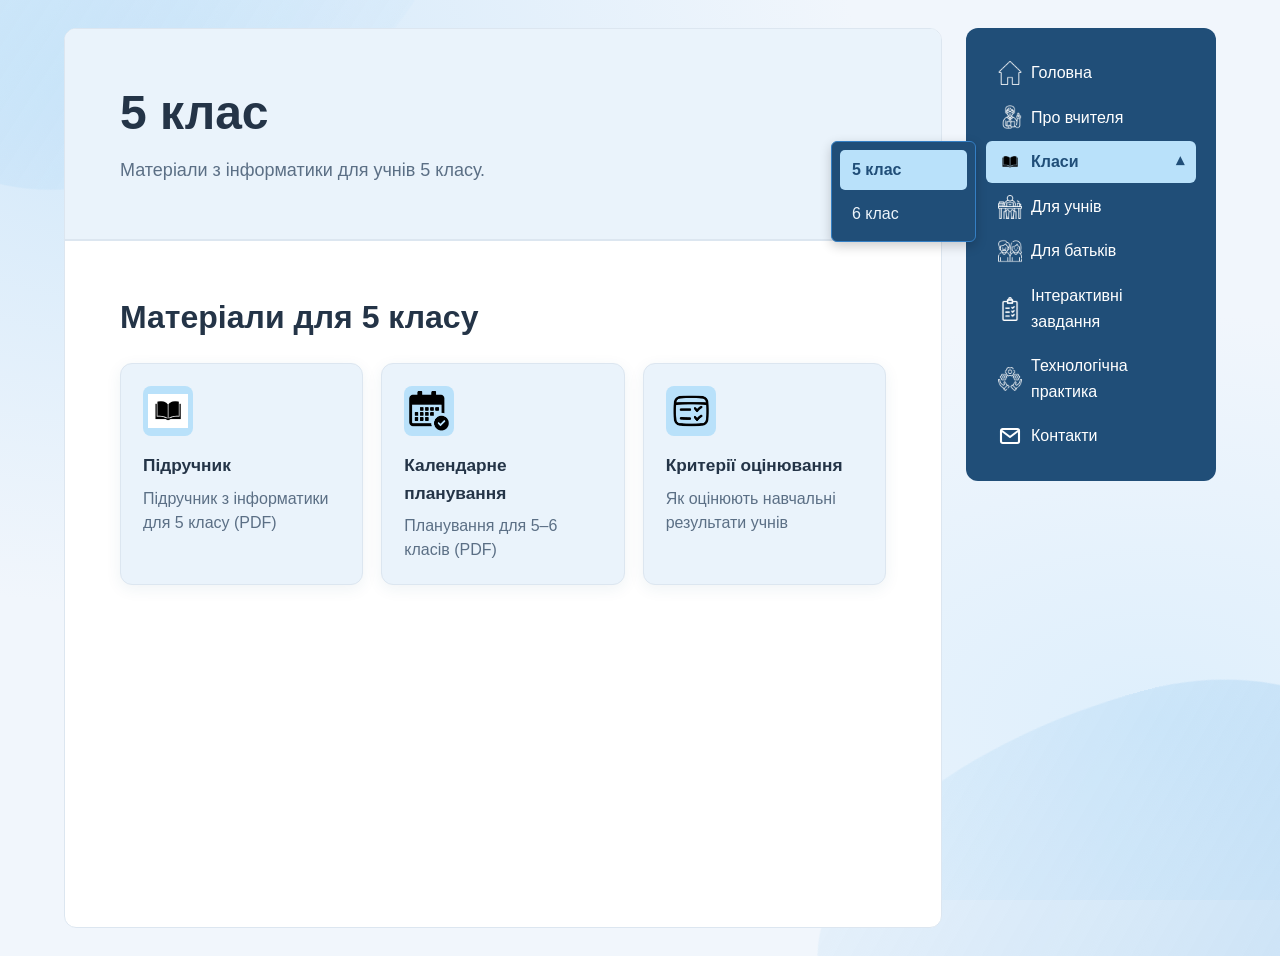
==== commit 49717a3e: "іконки" ====
--- a/5clas.html
+++ b/5clas.html
@@ -40,22 +40,20 @@
     <aside class="sidebar">
       <button class="menu-toggle" type="button" aria-expanded="false" aria-controls="site-navigation">Меню</button>
       <nav class="navigation" id="site-navigation" aria-label="Головна навігація">
-        <a class="nav-link" href="index.html">Головна</a>
-        <a class="nav-link" href="about.html">Про вчителя</a>
+        <a class="nav-link nav-home-link" href="index.html"><img class="nav-home-icon" src="images/home-icon.png" alt="" aria-hidden="true"><span>Головна</span></a>
+        <a class="nav-link nav-icon-link" href="about.html"><img class="nav-icon" src="images/teacher-icon.png" alt="" aria-hidden="true"><span>Про вчителя</span></a>
         <div class="nav-group">
-          <button class="nav-link class-toggle active" type="button" aria-expanded="true" aria-controls="class-submenu">
-            <span>Класи</span><span class="arrow" aria-hidden="true">▾</span>
-          </button>
+          <button class="nav-link class-toggle active" type="button" aria-expanded="true" aria-controls="class-submenu"><span class="nav-icon-label"><img class="nav-icon" src="images/book-menu-icon.png" alt="" aria-hidden="true"><span>Класи</span></span><span class="arrow" aria-hidden="true">▾</span></button>
           <div class="submenu" id="class-submenu">
             <a class="submenu-link active" href="5clas.html" aria-current="page">5 клас</a>
             <a class="submenu-link " href="6clas.html" >6 клас</a>
           </div>
         </div>
-        <a class="nav-link" href="ychni.html">Для учнів</a>
-        <a class="nav-link" href="parents.html">Для батьків</a>
-        <a class="nav-link" href="materials.html">Інтерактивні завдання</a>
-        <a class="nav-link" href="practice.html">Технологічна практика</a>
-        <button class="nav-link contact-nav-button" type="button" data-contact-open>Контакти</button>
+        <a class="nav-link nav-icon-link" href="ychni.html"><img class="nav-icon" src="images/students-icon.png" alt="" aria-hidden="true"><span>Для учнів</span></a>
+        <a class="nav-link nav-icon-link" href="parents.html"><img class="nav-icon" src="images/parents-icon.png" alt="" aria-hidden="true"><span>Для батьків</span></a>
+        <a class="nav-link nav-icon-link" href="materials.html"><img class="nav-icon" src="images/materials-icon.png" alt="" aria-hidden="true"><span>Інтерактивні завдання</span></a>
+        <a class="nav-link nav-icon-link" href="practice.html"><img class="nav-icon" src="images/practice-icon.png" alt="" aria-hidden="true"><span>Технологічна практика</span></a>
+        <button class="nav-link contact-nav-button" type="button" data-contact-open><img class="nav-icon" src="images/contact-menu-icon.svg" alt="" aria-hidden="true"><span>Контакти</span></button>
       </nav>
     </aside>
   </div>
--- a/style.css
+++ b/style.css
@@ -4,27 +4,25 @@
 }
 
 body {
-  position: relative;
-  isolation: isolate;
   margin: 0;
   font-family: Arial, sans-serif;
   font-size: 16px;
   line-height: 1.6;
-  color: var(--color-text);
-  background-color: var(--color-background);
+  color: #202a35;
+  background-color: #f3f5f7;
 }
 
 a {
-  color: var(--color-primary);
+  color: #245b91;
 }
 
 a:hover {
-  color: var(--color-primary-hover);
+  color: #19466f;
 }
 
 a:focus-visible,
 button:focus-visible {
-  outline: 3px solid var(--color-primary);
+  outline: 3px solid #85add1;
 }
 
 /* Основна сітка: сторінка та бокове меню */
@@ -41,8 +39,8 @@
 .main-content {
   min-width: 0;
   overflow: hidden;
-  background-color: var(--color-surface);
-  border: 1px solid var(--color-border);
+  background-color: #ffffff;
+  border: 1px solid #e1e6eb;
   border-radius: 10px;
 }
 
@@ -51,7 +49,7 @@
   top: 28px;
   align-self: start;
   padding: 24px 20px;
-  background-color: var(--color-sidebar);
+  background-color: #1d4d78;
   border-radius: 10px;
 }
 
@@ -63,20 +61,51 @@
 .nav-link {
   display: block;
   padding: 10px 12px;
-  color: var(--color-surface);
+  color: #edf5fb;
   text-decoration: none;
   border-radius: 6px;
 }
 
+.nav-home-link,
+.nav-icon-link,
+.contact-nav-button {
+  display: flex;
+  align-items: center;
+  gap: 9px;
+}
+
+.nav-home-icon,
+.nav-icon {
+  display: block;
+  width: 24px;
+  height: 24px;
+  flex: 0 0 24px;
+  object-fit: contain;
+  filter: invert(1);
+}
+
+.nav-link.active .nav-home-icon,
+.nav-link.active .nav-icon,
+.nav-link[aria-current="page"] .nav-home-icon,
+.nav-link[aria-current="page"] .nav-icon {
+  filter: none;
+}
+
+.nav-icon-label {
+  display: flex;
+  align-items: center;
+  gap: 9px;
+}
+
 .nav-link:hover {
-  color: var(--color-surface);
-  background-color: var(--color-primary-hover);
+  color: #ffffff;
+  background-color: #2b618f;
 }
 
 .nav-link.active {
-  color: var(--color-sidebar);
+  color: #173f63;
   font-weight: bold;
-  background-color: var(--color-surface);
+  background-color: #ffffff;
 }
 
 .menu-toggle {
@@ -87,7 +116,7 @@
 .intro,
 .page-heading {
   padding: 55px;
-  background-color: var(--color-card);
+  background-color: #eaf1f7;
 }
 
 .intro {
@@ -100,7 +129,7 @@
 
 .eyebrow {
   margin: 0 0 10px;
-  color: var(--color-primary);
+  color: #245b91;
   font-size: 14px;
   font-weight: bold;
 }
@@ -123,7 +152,7 @@
 .lead {
   max-width: 650px;
   margin: 0;
-  color: var(--color-text-secondary);
+  color: #52606d;
   font-size: 18px;
 }
 
@@ -146,13 +175,13 @@
 }
 
 .about-copy p:not(.eyebrow) {
-  color: var(--color-text-secondary);
+  color: #52606d;
 }
 
 .certificate-section {
   padding: 40px 55px;
-  background-color: var(--color-surface);
-  border-top: 1px solid var(--color-border);
+  background-color: #fbfcfd;
+  border-top: 1px solid #e1e6eb;
 }
 
 .certificate-image {
@@ -160,14 +189,14 @@
   width: 100%;
   height: auto;
   margin-top: 20px;
-  border: 1px solid var(--color-border);
+  border: 1px solid #e1e6eb;
   border-radius: 6px;
 }
 
 .footer {
   padding: 20px 55px;
-  color: var(--color-text-secondary);
-  border-top: 1px solid var(--color-border);
+  color: #66717d;
+  border-top: 1px solid #e1e6eb;
 }
 
 .footer p {
@@ -183,8 +212,8 @@
   left: 10px;
   top: 10px;
   padding: 8px;
-  color: var(--color-surface);
-  background-color: var(--color-text);
+  color: #ffffff;
+  background-color: #202a35;
 }
 
 /* Налаштування для телефонів */
@@ -207,11 +236,11 @@
     display: block;
     margin-bottom: 10px;
     padding: 8px 12px;
-    color: var(--color-sidebar);
+    color: #173f63;
     font-size: 16px;
     font-weight: bold;
-    background-color: var(--color-surface);
-    border: 1px solid var(--color-surface);
+    background-color: #ffffff;
+    border: 1px solid #ffffff;
     border-radius: 5px;
   }
 
@@ -258,7 +287,7 @@
 /* Розділи для окремих класів */
 .class-section {
   padding: 30px 55px;
-  border-top: 1px solid var(--color-border);
+  border-top: 1px solid #e1e6eb;
   scroll-margin-top: 20px;
 }
 
@@ -300,8 +329,8 @@
   min-width: 145px;
   gap: 4px;
   padding: 8px;
-  background-color: var(--color-sidebar);
-  border: 1px solid var(--color-primary-hover);
+  background-color: #1d4d78;
+  border: 1px solid #2b618f;
   border-radius: 6px;
   box-shadow: 0 4px 12px rgba(0, 0, 0, 0.2);
 }
@@ -313,14 +342,14 @@
 .submenu-link {
   display: block;
   padding: 7px 12px;
-  color: var(--color-surface);
+  color: #edf5fb;
   text-decoration: none;
   border-radius: 5px;
 }
 
 .submenu-link:hover {
-  color: var(--color-surface);
-  background-color: var(--color-primary-hover);
+  color: #ffffff;
+  background-color: #2b618f;
 }
 
 @media (max-width: 760px) {
@@ -337,15 +366,15 @@
 }
 
 .submenu-link.active {
-  color: var(--color-sidebar);
+  color: #173f63;
   font-weight: bold;
-  background-color: var(--color-surface);
+  background-color: #ffffff;
 }
 
 
 .book-section {
   padding: 30px 55px;
-  border-top: 1px solid var(--color-border);
+  border-top: 1px solid #e1e6eb;
 }
 
 .book-download {
@@ -357,7 +386,7 @@
   width: 100%;
   height: 75vh;
   min-height: 600px;
-  border: 1px solid var(--color-border);
+  border: 1px solid #e1e6eb;
   border-radius: 6px;
 }
 
@@ -382,15 +411,15 @@
 .resource-button {
   display: inline-block;
   padding: 13px 20px;
-  color: var(--color-surface);
-  background-color: var(--color-primary);
+  color: #ffffff;
+  background-color: #245d8f;
   border-radius: 6px;
   font-weight: bold;
   text-decoration: none;
 }
 
 .resource-button:hover {
-  background-color: var(--color-primary-hover);
+  background-color: #17466f;
 }
 
 @media (max-width: 760px) {
@@ -404,15 +433,15 @@
   display: block;
   width: 100%;
   min-height: 75vh;
-  border: 1px solid var(--color-border);
+  border: 1px solid #d7e0e8;
   border-radius: 6px;
-  background: var(--color-surface);
+  background: #ffffff;
 }
 
 .safety-list {
   max-width: 850px;
   padding-left: 28px;
-  color: var(--color-text-secondary);
+  color: #35485a;
   line-height: 1.8;
 }
 
@@ -439,16 +468,16 @@
   flex-direction: column;
   align-items: flex-start;
   padding: 22px;
-  color: var(--color-surface);
-  background-color: var(--color-sidebar);
-  border: 1px solid var(--color-sidebar);
+  color: #ffffff;
+  background-color: #1d4d78;
+  border: 1px solid #1d4d78;
   border-radius: 0;
   transition: none;
   text-decoration: none;
 }
 
 .resource-tile:focus-visible {
-  outline: 3px solid var(--color-primary);
+  outline: 3px solid #245d8f;
   outline-offset: 3px;
 }
 
@@ -458,8 +487,8 @@
   height: 50px;
   place-items: center;
   margin-bottom: 16px;
-  color: var(--color-primary);
-  background-color: var(--color-surface);
+  color: #245d8f;
+  background-color: #ffffff;
   border-radius: 12px;
 }
 
@@ -480,7 +509,7 @@
 }
 
 .tile-description {
-  color: var(--color-text-secondary);
+  color: #e3edf5;
   line-height: 1.5;
 }
 
@@ -494,17 +523,17 @@
 .resource-tile:hover .tile-description,
 .resource-tile:focus-visible .tile-title,
 .resource-tile:focus-visible .tile-description {
-  color: var(--color-surface);
+  color: #ffffff;
 }
 
 .quick-classes {
   padding: 30px 55px;
-  border-top: 1px solid var(--color-border);
+  border-top: 1px solid #e1e6eb;
 }
 
 .quick-classes h2 {
   margin: 0 0 22px;
-  color: var(--color-text);
+  color: #1f2933;
   font-size: 1.8rem;
 }
 
@@ -522,20 +551,20 @@
   align-content: center;
   column-gap: 18px;
   padding: 24px;
-  color: var(--color-surface);
-  background-color: var(--color-sidebar);
+  color: #ffffff;
+  background-color: #1d4d78;
   text-decoration: none;
   border-radius: 0;
 }
 
 .quick-class-tile:hover,
 .quick-class-tile:focus-visible {
-  color: var(--color-surface);
-  background-color: var(--color-sidebar);
+  color: #ffffff;
+  background-color: #1d4d78;
 }
 
 .quick-class-tile:focus-visible {
-  outline: 3px solid var(--color-primary);
+  outline: 3px solid #245d8f;
   outline-offset: 3px;
 }
 
@@ -545,8 +574,8 @@
   height: 76px;
   grid-row: 1 / 3;
   place-items: center;
-  color: var(--color-sidebar);
-  background-color: var(--color-surface);
+  color: #1d4d78;
+  background-color: #ffffff;
   font-size: 2.3rem;
   font-weight: bold;
 }
@@ -559,7 +588,7 @@
 }
 
 .quick-class-description {
-  color: var(--color-text-secondary);
+  color: #e3edf5;
   line-height: 1.5;
 }
 
@@ -573,44 +602,14 @@
   }
 }
 
-.password-check {
-  display: flex;
-  align-items: center;
-  justify-content: space-between;
-  gap: 24px;
-  margin: 0 55px 36px;
-  padding: 24px;
-  background-color: var(--color-card);
-  border-left: 5px solid var(--color-sidebar);
-}
-
-.password-check h2 {
-  margin: 0 0 8px;
-  color: var(--color-text);
-}
-
-.password-check p {
-  margin: 0;
-  color: var(--color-text-secondary);
-  line-height: 1.5;
-}
-
-@media (max-width: 760px) {
-  .password-check {
-    align-items: flex-start;
-    flex-direction: column;
-    margin: 0 25px 25px;
-  }
-}
-
 .useful-sites {
   padding: 30px 55px 40px;
-  border-top: 1px solid var(--color-border);
+  border-top: 1px solid #e1e6eb;
 }
 
 .useful-sites h2 {
   margin: 0 0 22px;
-  color: var(--color-text);
+  color: #1f2933;
   font-size: 1.8rem;
 }
 
@@ -626,20 +625,20 @@
   flex-direction: column;
   align-items: flex-start;
   padding: 24px;
-  color: var(--color-surface);
-  background-color: var(--color-sidebar);
+  color: #ffffff;
+  background-color: #1d4d78;
   text-decoration: none;
   border-radius: 0;
 }
 
 .useful-site-tile:hover,
 .useful-site-tile:focus-visible {
-  color: var(--color-surface);
-  background-color: var(--color-sidebar);
+  color: #ffffff;
+  background-color: #1d4d78;
 }
 
 .useful-site-tile:focus-visible {
-  outline: 3px solid var(--color-primary);
+  outline: 3px solid #245d8f;
   outline-offset: 3px;
 }
 
@@ -649,8 +648,8 @@
   height: 46px;
   place-items: center;
   margin-bottom: 16px;
-  color: var(--color-sidebar);
-  background-color: var(--color-surface);
+  color: #1d4d78;
+  background-color: #ffffff;
   font-size: 1.8rem;
   font-weight: bold;
 }
@@ -662,7 +661,7 @@
 }
 
 .useful-site-description {
-  color: var(--color-text-secondary);
+  color: #e3edf5;
   line-height: 1.5;
 }
 
@@ -694,7 +693,7 @@
 
 .home-banner-title {
   margin: 0;
-  color: var(--color-surface);
+  color: #ffffff;
   font-family: Arial, sans-serif;
   font-size: clamp(38px, 5vw, 62px);
   font-weight: bold;
@@ -732,8 +731,8 @@
   max-width: 316px;
   min-height: 277px;
   padding: 28px;
-  color: var(--color-surface);
-  background-color: var(--color-sidebar);
+  color: #ffffff;
+  background-color: #1d4d78;
   border-radius: 0;
   font-size: 20px;
   font-weight: bold;
@@ -743,8 +742,8 @@
 
 .safety-shortcut:hover,
 .safety-shortcut:focus-visible {
-  color: var(--color-surface);
-  background-color: var(--color-sidebar);
+  color: #ffffff;
+  background-color: #1d4d78;
 }
 
 .safety-shortcut-icon {
@@ -753,7 +752,7 @@
   width: 64px;
   height: 64px;
   place-items: center;
-  background-color: var(--color-surface);
+  background-color: #ffffff;
   border-radius: 16px;
 }
 
@@ -761,7 +760,7 @@
   width: 38px;
   height: 38px;
   fill: none;
-  stroke: var(--color-text);
+  stroke: #111111;
   stroke-width: 3;
   stroke-linecap: round;
   stroke-linejoin: round;
@@ -777,7 +776,7 @@
 /* Невелике вікно контактної інформації */
 .footer-contact-button {
   padding: 0;
-  color: var(--color-primary);
+  color: #245b91;
   font: inherit;
   background: none;
   border: 0;
@@ -788,9 +787,9 @@
 .contact-dialog {
   width: min(420px, calc(100% - 32px));
   padding: 0;
-  color: var(--color-text);
-  background: var(--color-surface);
-  border: 1px solid var(--color-border);
+  color: #202a35;
+  background: #ffffff;
+  border: 1px solid #d5dee7;
   box-shadow: 0 18px 55px rgb(20 43 65 / 28%);
 }
 
@@ -805,7 +804,7 @@
 
 .contact-dialog-content h2 {
   margin: 0 35px 18px 0;
-  color: var(--color-sidebar);
+  color: #173f63;
   font-size: 25px;
 }
 
@@ -820,10 +819,10 @@
   right: 14px;
   width: 34px;
   height: 34px;
-  color: var(--color-sidebar);
+  color: #173f63;
   font-size: 26px;
   line-height: 1;
-  background: var(--color-card);
+  background: #eaf1f7;
   border: 0;
   cursor: pointer;
 }
@@ -831,7 +830,7 @@
 .contact-nav-button {
   width: 100%;
   padding: 10px 12px;
-  color: var(--color-surface);
+  color: #edf5fb;
   font: inherit;
   text-align: left;
   background: transparent;
@@ -841,8 +840,8 @@
 }
 
 .contact-nav-button:hover {
-  color: var(--color-surface);
-  background-color: var(--color-primary-hover);
+  color: #ffffff;
+  background-color: #2b618f;
 }
 
 
@@ -854,7 +853,7 @@
 .practice-description p {
   max-width: 850px;
   margin: 0;
-  color: var(--color-text-secondary);
+  color: #52606d;
   font-size: 18px;
   line-height: 1.8;
 }
@@ -870,17 +869,17 @@
   width: min(100%, 640px);
   height: auto;
   margin-top: 26px;
-  border: 5px solid var(--color-sidebar);
+  border: 5px solid #1d4d78;
 }
 
 .glossary-section {
   padding: 30px 55px 45px;
-  border-top: 1px solid var(--color-border);
+  border-top: 1px solid #e1e6eb;
 }
 
 .glossary-section h2 {
   margin: 0 0 22px;
-  color: var(--color-text);
+  color: #1f2933;
   font-size: 1.8rem;
 }
 
@@ -894,8 +893,8 @@
 .glossary-card {
   min-height: 150px;
   padding: 22px;
-  color: var(--color-surface);
-  background-color: var(--color-sidebar);
+  color: #ffffff;
+  background-color: #1d4d78;
 }
 
 .glossary-card dt {
@@ -906,7 +905,7 @@
 
 .glossary-card dd {
   margin: 0;
-  color: var(--color-text-secondary);
+  color: #e3edf5;
   line-height: 1.5;
 }
 
@@ -922,7 +921,7 @@
 
 .hotkeys-section h2 {
   margin: 0 0 22px;
-  color: var(--color-text);
+  color: #1f2933;
   font-size: 1.8rem;
 }
 
@@ -935,14 +934,14 @@
 .hotkey-card {
   min-height: 140px;
   padding: 22px;
-  color: var(--color-surface);
-  background-color: var(--color-sidebar);
+  color: #ffffff;
+  background-color: #1d4d78;
   font-size: 18px;
 }
 
 .hotkey-card p {
   margin: 14px 0 0;
-  color: var(--color-text-secondary);
+  color: #e3edf5;
   font-size: 16px;
   line-height: 1.5;
 }
@@ -951,11 +950,11 @@
   display: inline-block;
   min-width: 38px;
   padding: 4px 8px;
-  color: var(--color-sidebar);
+  color: #173f63;
   text-align: center;
-  background-color: var(--color-surface);
-  border: 1px solid var(--color-border);
-  box-shadow: 0 2px 0 var(--color-border);
+  background-color: #ffffff;
+  border: 1px solid #d7e0e8;
+  box-shadow: 0 2px 0 #bdcbd8;
 }
 
 @media (max-width: 760px) {
@@ -965,609 +964,504 @@
 }
 
 :root {
-  --color-background: #F2F7FC;
+  /* Палітра сайту */
+  --color-background: #F1F6FC;
   --color-surface: #FFFFFF;
   --color-sidebar: #204E78;
-  --color-text: #24364B;
-  --color-text-secondary: #536A82;
-  --color-primary: #347FC4;
-  --color-button: #2E75B8;
-  --color-primary-hover: #286EAD;
-  --color-primary-light: #BDE3FA;
-  --color-card: #E8F2FC;
-  --color-border: #D9E5F0;
-  --color-decoration: #D9EDFC;
+  --color-text: #243447;
+  --color-text-secondary: #5B6F85;
+  --color-primary: #58A6E7;
+  --color-primary-hover: #347FC4;
+  --color-primary-light: #B9E1FA;
+  --color-card: #EAF3FB;
+  --color-border: #DCE6F0;
   --radius-card: 12px;
   --radius-button: 8px;
   --shadow-card: 0 4px 16px rgba(32, 78, 120, 0.07);
 }
 
-html {
-  scroll-behavior: smooth;
-}
-
-body {
+/* Єдиний стиль головної сторінки */
+body.home-page {
   color: var(--color-text);
-  background-color: var(--color-background);
+}
+
+.home-page .main-content {
+  background-color: var(--color-surface);
+  border-color: var(--color-border);
+  border-radius: var(--radius-card);
+}
+
+.home-page .sidebar {
+  background-color: var(--color-sidebar);
+  border-radius: var(--radius-card);
+}
+
+.home-page .navigation {
+  gap: 3px;
+}
+
+.home-page .nav-link {
+  padding: 8px 12px;
+  color: var(--color-surface);
+  transition: color 180ms ease, background-color 180ms ease;
+}
+
+.home-page .nav-link:hover,
+.home-page .contact-nav-button:hover {
+  color: var(--color-surface);
+  background-color: var(--color-primary-hover);
+}
+
+.home-page .nav-link.active {
+  color: var(--color-sidebar);
+  background-color: var(--color-primary-light);
+}
+
+.home-page .home-banner {
+  min-height: 350px;
   background-image:
-    radial-gradient(ellipse at 5% 5%, rgba(185, 221, 248, 0.30), transparent 35%),
-    radial-gradient(ellipse at 95% 85%, rgba(217, 237, 252, 0.25), transparent 35%);
+    radial-gradient(ellipse 28% 42% at 0% 0%, rgba(241, 246, 252, 0.92) 0%, rgba(241, 246, 252, 0.72) 35%, rgba(241, 246, 252, 0) 100%),
+    radial-gradient(ellipse 25% 40% at 100% 0%, rgba(241, 246, 252, 0.92) 0%, rgba(241, 246, 252, 0.72) 35%, rgba(241, 246, 252, 0) 100%),
+    radial-gradient(ellipse 30% 45% at 0% 100%, rgba(241, 246, 252, 0.94) 0%, rgba(241, 246, 252, 0.76) 35%, rgba(241, 246, 252, 0) 100%),
+    radial-gradient(ellipse 25% 38% at 100% 100%, rgba(241, 246, 252, 0.92) 0%, rgba(241, 246, 252, 0.72) 35%, rgba(241, 246, 252, 0) 100%),
+    linear-gradient(rgba(241, 246, 252, 0.12), rgba(241, 246, 252, 0.12)),
+    url("images/home-banner.png");
+  background-position: center, center, center, center, center, center;
+  background-size: 100% 100%, 100% 100%, 100% 100%, 100% 100%, 100% 100%, cover;
+}
+
+.home-page .intro {
+  min-height: 280px;
+  padding: 64px 55px;
+  color: var(--color-text);
+  background-color: var(--color-card);
+}
+
+.home-page .intro h1,
+.home-page .home-section-links h2,
+.home-page .quick-classes h2,
+.home-page .useful-sites h2 {
+  color: var(--color-text);
+}
+
+.home-page .lead {
+  color: var(--color-text-secondary);
+}
+
+.home-page .home-section-links {
+  padding: 30px 55px 22px;
+  border-top: 1px solid var(--color-border);
+}
+
+.home-page .home-section-links h2 {
+  margin: 0 0 18px;
+  font-size: 1.65rem;
+}
+
+.home-page .home-section-grid {
+  display: grid;
+  grid-template-columns: repeat(2, minmax(0, 1fr));
+  gap: 16px;
+}
+
+.home-page .home-section-card {
+  display: flex;
+  min-height: 132px;
+  flex-direction: column;
+  justify-content: center;
+  gap: 8px;
+  padding: 22px;
+  color: var(--color-text);
+  text-decoration: none;
+  background-color: var(--color-surface);
+  border: 1px solid var(--color-border);
+  border-radius: var(--radius-card);
+  box-shadow: var(--shadow-card);
+  transition: border-color 180ms ease, background-color 180ms ease;
+}
+
+.home-page .home-section-card:hover {
+  color: var(--color-text);
+  background-color: var(--color-card);
+  border-color: var(--color-primary);
+}
+
+.home-page .home-section-card:focus-visible {
+  outline: 3px solid var(--color-primary);
+  outline-offset: 3px;
+}
+
+.home-page .home-section-title {
+  font-size: 1.15rem;
+  font-weight: bold;
+}
+
+.home-page .home-section-description {
+  color: var(--color-text-secondary);
+  line-height: 1.5;
+}
+
+.home-page .quick-classes,
+.home-page .useful-sites {
+  border-color: var(--color-border);
+}
+
+.home-page .quick-class-tile,
+.home-page .useful-site-tile {
+  color: var(--color-text);
+  background-color: var(--color-card);
+  border: 1px solid var(--color-border);
+  border-radius: var(--radius-card);
+  transition: color 180ms ease, background-color 180ms ease, border-color 180ms ease;
+}
+
+.home-page .quick-class-tile:hover,
+.home-page .quick-class-tile:focus-visible,
+.home-page .useful-site-tile:hover,
+.home-page .useful-site-tile:focus-visible {
+  color: var(--color-text);
+  background-color: var(--color-primary-light);
+  border-color: var(--color-primary);
+}
+
+.home-page .quick-class-number,
+.home-page .useful-site-icon {
+  color: var(--color-sidebar);
+  background-color: var(--color-primary-light);
+}
+
+.home-page .quick-class-description,
+.home-page .useful-site-description {
+  color: var(--color-text-secondary);
+}
+
+.home-page .quick-class-tile:hover .quick-class-description,
+.home-page .quick-class-tile:focus-visible .quick-class-description,
+.home-page .useful-site-tile:hover .useful-site-description,
+.home-page .useful-site-tile:focus-visible .useful-site-description {
+  color: var(--color-text-secondary);
+}
+
+.home-page a:focus-visible,
+.home-page button:focus-visible,
+.home-page .quick-class-tile:focus-visible,
+.home-page .useful-site-tile:focus-visible {
+  outline-color: var(--color-primary);
+}
+
+@media (max-width: 760px) {
+  .home-page .home-banner {
+    box-sizing: border-box;
+    width: 100%;
+    min-width: 0;
+    max-width: 100%;
+    min-height: clamp(180px, 52vw, 240px);
+    overflow: hidden;
+    background-position: center;
+    background-size: cover;
+  }
+
+  .home-page .intro {
+    min-height: 240px;
+    padding: 35px 25px;
+  }
+
+  .home-page .home-section-links {
+    padding: 25px;
+  }
+
+  .home-page .home-section-grid {
+    grid-template-columns: 1fr;
+  }
+}
+
+/* Ті самі кольори й відступи на решті сторінок */
+body:not(.home-page) {
+  color: var(--color-text);
+}
+
+body:not(.home-page) .main-content {
+  background-color: var(--color-surface);
+  border-color: var(--color-border);
+  border-radius: var(--radius-card);
+}
+
+body:not(.home-page) .sidebar {
+  background-color: var(--color-sidebar);
+  border-radius: var(--radius-card);
+}
+
+body:not(.home-page) .navigation {
+  gap: 3px;
+}
+
+body:not(.home-page) .nav-link {
+  padding: 8px 12px;
+  color: var(--color-surface);
+  transition: color 180ms ease, background-color 180ms ease;
+}
+
+body:not(.home-page) .nav-link:hover,
+body:not(.home-page) .contact-nav-button:hover {
+  color: var(--color-surface);
+  background-color: var(--color-primary-hover);
+}
+
+body:not(.home-page) .nav-link.active,
+body:not(.home-page) .submenu-link.active {
+  color: var(--color-sidebar);
+  background-color: var(--color-primary-light);
+}
+
+body:not(.home-page) .page-heading {
+  color: var(--color-text);
+  background-color: var(--color-card);
+  border-bottom: 1px solid var(--color-border);
+}
+
+body:not(.home-page) .page-heading h1,
+body:not(.home-page) h2,
+body:not(.home-page) h3 {
+  color: var(--color-text);
+}
+
+.students-heading-title,
+.parents-heading-title,
+.about-heading-title,
+.materials-heading-title,
+.practice-heading-title {
+  display: flex;
+  align-items: center;
+  gap: 14px;
+}
+
+.students-heading-icon,
+.parents-heading-icon,
+.about-heading-icon,
+.materials-heading-icon,
+.practice-heading-icon {
+  display: block;
+  width: 42px;
+  height: 42px;
+  flex: 0 0 42px;
+  object-fit: contain;
+}
+
+body:not(.home-page) .page-heading .lead,
+body:not(.home-page) .about-copy p:not(.eyebrow),
+body:not(.home-page) .practice-description p,
+body:not(.home-page) .safety-list {
+  color: var(--color-text-secondary);
+}
+
+body:not(.home-page) .class-section,
+body:not(.home-page) .book-section,
+body:not(.home-page) .certificate-section,
+body:not(.home-page) .glossary-section {
+  border-color: var(--color-border);
+}
+
+body:not(.home-page) .certificate-section {
+  background-color: var(--color-surface);
+}
+
+body:not(.home-page) .footer {
+  color: var(--color-text-secondary);
+  border-color: var(--color-border);
+}
+
+body:not(.home-page) .resource-button {
+  color: var(--color-surface);
+  background-color: var(--color-sidebar);
+  border-radius: var(--radius-button);
+}
+
+body:not(.home-page) .resource-button:hover {
+  background-color: var(--color-primary-hover);
+}
+
+body:not(.home-page) .resource-tile,
+body:not(.home-page) .quick-class-tile,
+body:not(.home-page) .useful-site-tile,
+body:not(.home-page) .glossary-card,
+body:not(.home-page) .hotkey-card {
+  color: var(--color-text);
+  background-color: var(--color-card);
+  border: 1px solid var(--color-border);
+  border-radius: var(--radius-card);
+  box-shadow: var(--shadow-card);
+}
+
+body:not(.home-page) .resource-tile:hover,
+body:not(.home-page) .quick-class-tile:hover,
+body:not(.home-page) .useful-site-tile:hover {
+  color: var(--color-text);
+  background-color: var(--color-primary-light);
+  border-color: var(--color-primary);
+}
+
+body:not(.home-page) .resource-tile:hover .tile-title,
+body:not(.home-page) .resource-tile:focus-visible .tile-title,
+body:not(.home-page) .resource-tile:hover .tile-description,
+body:not(.home-page) .resource-tile:focus-visible .tile-description {
+  color: var(--color-text);
+}
+
+body:not(.home-page) .tile-description,
+body:not(.home-page) .quick-class-description,
+body:not(.home-page) .useful-site-description,
+body:not(.home-page) .glossary-card dd,
+body:not(.home-page) .hotkey-card p {
+  color: var(--color-text-secondary);
+}
+
+body:not(.home-page) .tile-icon,
+body:not(.home-page) .quick-class-number,
+body:not(.home-page) .useful-site-icon {
+  color: var(--color-sidebar);
+  background-color: var(--color-primary-light);
+  border-radius: var(--radius-button);
+}
+
+body:not(.home-page) .safety-shortcut {
+  color: var(--color-text);
+  background-color: var(--color-card);
+  border: 1px solid var(--color-border);
+  border-radius: var(--radius-card);
+  box-shadow: var(--shadow-card);
+}
+
+body:not(.home-page) .safety-shortcut:hover,
+body:not(.home-page) .safety-shortcut:focus-visible {
+  color: var(--color-text);
+  background-color: var(--color-primary-light);
+  border-color: var(--color-primary);
+}
+
+body:not(.home-page) .safety-shortcut-icon {
+  background-color: var(--color-surface);
+  border-radius: var(--radius-button);
+}
+
+body:not(.home-page) .practice-building {
+  border-color: var(--color-primary);
+}
+
+body:not(.home-page) .book-viewer,
+body:not(.home-page) .safety-frame,
+body:not(.home-page) .certificate-image {
+  border-color: var(--color-border);
+}
+
+body:not(.home-page) a:focus-visible,
+body:not(.home-page) button:focus-visible {
+  outline-color: var(--color-primary);
+}
+
+body:not(.home-page) .submenu {
+  background-color: var(--color-sidebar);
+  border-color: var(--color-primary-hover);
+}
+
+body:not(.home-page) .submenu-link:hover {
+  background-color: var(--color-primary-hover);
+}
+
+@media (max-width: 760px) {
+  body:not(.home-page) .menu-toggle {
+    color: var(--color-sidebar);
+    border-color: var(--color-primary-light);
+  }
+}
+
+/* Короткі та різкі переходи під час наведення */
+*,
+*::before,
+*::after {
+  transition-duration: 70ms !important;
+  transition-timing-function: linear !important;
+}
+
+body.home-page,
+body:not(.home-page) {
+  background-color: #F1F6FC;
+  background-image:
+    radial-gradient(
+      ellipse at 10% 10%,
+      rgba(185, 221, 248, 0.55),
+      transparent 45%
+    ),
+    radial-gradient(
+      ellipse at 90% 80%,
+      rgba(217, 237, 252, 0.8),
+      transparent 40%
+    );
   background-attachment: fixed;
-  font-family: Inter, "Segoe UI", Arial, sans-serif;
-}
-
-a {
-  color: var(--color-primary-hover);
-}
-
-a:hover {
-  color: var(--color-sidebar);
-}
-
-
-body::before,
+  background-repeat: no-repeat;
+  position: relative;
+  isolation: isolate;
+}
+
+/* Декоративні хвилі на тлі сторінок */
+body::before {
+  content: "";
+  position: fixed;
+  top: -180px;
+  left: -150px;
+  width: 600px;
+  height: 350px;
+  background: linear-gradient(
+    135deg,
+    rgba(113, 190, 245, 0.20),
+    rgba(208, 235, 255, 0.05)
+  );
+  border-radius: 40% 60% 65% 35% / 45% 40% 60% 55%;
+  transform: rotate(-12deg);
+  pointer-events: none;
+  z-index: -1;
+}
+
 body::after {
   content: "";
   position: fixed;
-  z-index: -1;
-  width: min(42vw, 600px);
-  height: min(28vw, 350px);
-  pointer-events: none;
-  opacity: 0.42;
-  background: linear-gradient(135deg, rgba(185, 221, 248, 0.20), rgba(217, 237, 252, 0.05));
-  border-radius: 40% 60% 65% 35% / 45% 40% 60% 55%;
-}
-
-body::before {
-  top: -180px;
-  left: -150px;
-  transform: rotate(-12deg);
-}
-
-body::after {
   right: -180px;
   bottom: -200px;
+  width: 650px;
+  height: 400px;
+  background: linear-gradient(
+    135deg,
+    rgba(185, 225, 250, 0.12),
+    rgba(88, 166, 231, 0.30)
+  );
+  border-radius: 60% 40% 35% 65% / 50% 55% 45% 50%;
   transform: rotate(-15deg);
-}
-
-.site-shell {
-  width: min(1440px, calc(100% - 48px));
-  min-height: calc(100vh - 56px);
-  margin: 28px auto;
-  grid-template-columns: minmax(0, 1fr) 280px;
-  gap: 24px;
-}
-
-.main-content {
-  min-width: 0;
-  background: var(--color-surface);
-  border: 1px solid var(--color-border);
-  border-radius: 16px;
-  box-shadow: var(--shadow-card);
-}
-
-.sidebar {
-  padding: 18px;
-  background: var(--color-sidebar);
-  border: 1px solid rgba(255, 255, 255, 0.08);
-  border-radius: 16px;
-  box-shadow: 0 10px 26px rgba(32, 78, 120, 0.14);
-}
-
-.navigation {
-  gap: 4px;
-}
-
-.nav-link,
-.contact-nav-button {
-  display: block;
-  width: 100%;
-  padding: 10px 12px;
-  color: #FFFFFF;
-  font: inherit;
-  line-height: 1.35;
-  text-align: left;
-  text-decoration: none;
-  background: transparent;
-  border: 0;
-  border-radius: var(--radius-button);
-  cursor: pointer;
-  transition: color 150ms ease, background-color 150ms ease;
-}
-
-.nav-link:hover,
-.nav-link:focus-visible,
-.contact-nav-button:hover,
-.contact-nav-button:focus-visible,
-.submenu-link:hover,
-.submenu-link:focus-visible {
-  color: #FFFFFF;
-  background: var(--color-primary-hover);
-}
-
-.nav-link.active,
-.submenu-link.active {
-  color: var(--color-sidebar);
-  font-weight: 700;
-  background: var(--color-primary-light);
-}
-
-.class-toggle {
-  display: flex;
-  align-items: center;
-  justify-content: space-between;
-}
-
-.submenu {
-  padding: 8px;
-  background: var(--color-sidebar);
-  border: 1px solid rgba(255, 255, 255, 0.2);
-  border-radius: var(--radius-button);
-  box-shadow: 0 10px 24px rgba(20, 43, 65, 0.18);
-}
-
-.submenu-link {
-  padding: 8px 10px;
-  color: #FFFFFF;
-  border-radius: 6px;
-}
-
-.intro,
-.page-heading {
-  padding: clamp(32px, 5vw, 64px);
-  color: var(--color-text);
-  background: var(--color-card);
-  border-bottom: 1px solid var(--color-border);
-}
-
-.intro {
-  min-height: 250px;
-}
-
-h1,
-h2,
-h3 {
-  color: var(--color-text);
-  line-height: 1.2;
-}
-
-h1 {
-  font-size: clamp(2rem, 4vw, 3rem);
-  letter-spacing: -0.025em;
-}
-
-h2 {
-  margin-top: 0;
-  font-size: clamp(1.45rem, 2.5vw, 2rem);
-  letter-spacing: -0.015em;
-}
-
-.lead,
-.about-copy p:not(.eyebrow),
-.practice-description p,
-.safety-list,
-.tile-description,
-.quick-class-description,
-.useful-site-description,
-.glossary-card dd,
-.hotkey-card p {
-  color: var(--color-text-secondary);
-}
-
-.eyebrow {
-  color: var(--color-primary);
-}
-
-.home-banner {
-  box-sizing: border-box;
-  width: 100%;
-  min-width: 0;
-  min-height: 0;
-  aspect-ratio: 16 / 6.7;
-  overflow: hidden;
-  background-color: var(--color-card);
-  background-image: linear-gradient(rgba(242, 247, 252, 0.05), rgba(242, 247, 252, 0.05)), url("images/home-banner.png");
-  background-position: center;
-  background-size: cover;
-  filter: saturate(0.86);
-}
-
-.home-page .intro {
-  min-height: 0;
-  padding: clamp(30px, 4vw, 54px) clamp(28px, 4vw, 55px);
-  background: var(--color-card);
-}
-
-.home-section-links,
-.quick-classes,
-.useful-sites,
-.class-section,
-.book-section,
-.glossary-section,
-.hotkeys-section,
-.certificate-section,
-.practice-description,
-.video-playlist-section,
-.student-safety-link {
-  padding: clamp(24px, 4vw, 42px) clamp(24px, 4vw, 55px);
+  pointer-events: none;
+  z-index: -1;
+}
+
+
+.video-playlist-section {
+  padding: 24px 55px;
   border-top: 1px solid var(--color-border);
 }
 
-.home-section-links h2,
-.quick-classes h2,
-.useful-sites h2,
-.glossary-section h2,
-.hotkeys-section h2,
-.video-playlist-section h2 {
-  margin: 0 0 20px;
-  color: var(--color-text);
-}
-
-.home-section-grid,
-.quick-class-tiles,
-.useful-site-list,
-.resource-tiles,
-.glossary-grid,
-.hotkey-grid {
-  display: grid;
-  gap: 18px;
-}
-
-.home-section-grid,
-.quick-class-tiles {
-  grid-template-columns: repeat(2, minmax(0, 1fr));
-}
-
-.home-section-card,
-.quick-class-tile,
-.useful-site-tile,
-.resource-tile,
-.glossary-card,
-.hotkey-card,
-.safety-shortcut {
-  color: var(--color-text);
-  background: var(--color-surface);
-  border: 1px solid var(--color-border);
-  border-radius: var(--radius-card);
-  box-shadow: var(--shadow-card);
-  transition: color 150ms ease, background-color 150ms ease, border-color 150ms ease, box-shadow 150ms ease;
-}
-
-.home-section-card,
-.quick-class-tile,
-.useful-site-tile,
-.resource-tile,
-.safety-shortcut {
-  text-decoration: none;
-}
-
-.home-section-card:hover,
-.quick-class-tile:hover,
-.useful-site-tile:hover,
-.resource-tile:hover,
-.glossary-card:hover,
-.hotkey-card:hover,
-.safety-shortcut:hover {
-  color: var(--color-text);
-  background-color: #F5FAFE;
-  border-color: var(--color-primary-light);
-  box-shadow: 0 8px 22px rgba(32, 78, 120, 0.11);
-}
-
-.home-section-card,
-.quick-class-tile {
-  min-height: 138px;
-  padding: 22px;
-}
-
-.home-section-title,
-.quick-class-title,
-.useful-site-title,
-.tile-title {
-  color: var(--color-text);
-  font-size: 1.08rem;
-  font-weight: 700;
-}
-
-.home-section-description,
-.quick-class-description,
-.useful-site-description,
-.tile-description {
-  color: var(--color-text-secondary);
-  line-height: 1.55;
-}
-
-.quick-class-number,
-.useful-site-icon,
-.tile-icon {
-  color: var(--color-sidebar);
-  background: var(--color-primary-light);
-  border-radius: var(--radius-button);
-}
-
-.quick-class-tile:hover .quick-class-title,
-.quick-class-tile:hover .quick-class-description,
-.useful-site-tile:hover .useful-site-title,
-.useful-site-tile:hover .useful-site-description,
-.resource-tile:hover .tile-title,
-.resource-tile:hover .tile-description {
-  color: var(--color-text);
-}
-
-.resource-tiles {
-  grid-template-columns: repeat(auto-fit, minmax(min(100%, 235px), 1fr));
-}
-
-.resource-tile {
-  min-height: 205px;
-  padding: 22px;
-}
-
-.tile-icon {
-  margin-bottom: 14px;
-}
-
-.tile-icon img {
-  width: 40px;
-  height: 40px;
-  object-fit: contain;
-}
-
-.tile-title {
-  margin-bottom: 7px;
-}
-
-.tile-description {
-  margin-top: 0;
-}
-
+@media (max-width: 760px) {
+  .video-playlist-section {
+    padding: 22px 25px;
+  }
+}
 .video-playlist-section .resource-tiles {
   grid-template-columns: repeat(3, minmax(0, 1fr));
 }
 
-.student-safety-link {
-  display: grid;
-  grid-template-columns: repeat(3, minmax(0, 1fr));
-}
-
-.safety-shortcut {
-  display: flex;
-  min-height: 220px;
-  flex-direction: column;
-  align-items: flex-start;
-  gap: 18px;
-  padding: 24px;
-  font-size: 1.05rem;
-  font-weight: 700;
-}
-
-.safety-shortcut-icon {
-  background: var(--color-card);
-  border-radius: var(--radius-button);
-}
-
-.safety-shortcut-icon svg {
-  stroke: var(--color-sidebar);
-}
-
-.glossary-grid,
-.hotkey-grid {
-  grid-template-columns: repeat(auto-fit, minmax(min(100%, 220px), 1fr));
-}
-
-.glossary-card,
-.hotkey-card {
-  min-height: 140px;
-  padding: 22px;
-}
-
-.glossary-card dt,
-.hotkey-card strong {
-  color: var(--color-text);
-  font-weight: 700;
-}
-
-.glossary-card dd,
-.hotkey-card p {
-  margin-top: 10px;
-  line-height: 1.55;
-}
-
-.hotkey-card kbd {
-  color: var(--color-sidebar);
-  background: var(--color-surface);
-  border: 1px solid var(--color-border);
-  border-radius: 5px;
-  box-shadow: 0 2px 0 var(--color-border);
-}
-
-.resource-button {
-  color: var(--color-surface);
-  background: var(--color-button);
-  border-radius: var(--radius-button);
-  transition: background-color 150ms ease;
-}
-
-.resource-button:hover {
-  color: var(--color-surface);
-  background: var(--color-primary-hover);
-}
-
-.about-profile {
-  gap: clamp(24px, 4vw, 42px);
-}
-
-.about-photo,
-.certificate-image,
-.practice-building,
-.book-viewer,
-.safety-frame {
-  border-color: var(--color-border);
-  border-radius: var(--radius-card);
-}
-
-.practice-building {
-  border: 4px solid var(--color-primary-light);
-}
-
-.book-viewer,
-.safety-frame {
-  background: var(--color-surface);
-}
-
-.footer {
-  color: var(--color-text-secondary);
-  border-color: var(--color-border);
-}
-
-.contact-dialog {
-  color: var(--color-text);
-  border-color: var(--color-border);
-  border-radius: var(--radius-card);
-}
-
-.contact-dialog-content h2,
-.contact-dialog-close {
-  color: var(--color-sidebar);
-}
-
-.contact-dialog-close {
-  background: var(--color-card);
-  border-radius: 6px;
-}
-
-.footer-contact-button {
-  color: var(--color-primary);
-}
-
-.skip-link:focus {
-  color: var(--color-surface);
-  background: var(--color-sidebar);
-  border-radius: 6px;
-}
-
-a:focus-visible,
-button:focus-visible {
-  outline: 3px solid var(--color-primary);
-  outline-offset: 3px;
-}
-
 @media (max-width: 900px) {
-  .site-shell {
-    width: calc(100% - 32px);
-    grid-template-columns: minmax(0, 1fr) 240px;
-    gap: 18px;
-  }
-
-  .video-playlist-section .resource-tiles,
-  .student-safety-link {
+  .video-playlist-section .resource-tiles {
     grid-template-columns: repeat(2, minmax(0, 1fr));
   }
 }
 
 @media (max-width: 760px) {
-  body {
-    background-attachment: scroll;
-  }
-
-  .site-shell {
-    width: 100%;
-    min-height: 100vh;
-    margin: 0;
-    padding: 12px;
-    grid-template-columns: minmax(0, 1fr);
-    gap: 12px;
-  }
-
-  .sidebar {
-    position: static;
-    grid-row: 1;
-    padding: 12px;
-    border-radius: 12px;
-  }
-
-  .menu-toggle {
-    display: block;
-    margin: 0;
-    padding: 9px 12px;
-    color: var(--color-sidebar);
-    font: inherit;
-    font-weight: 700;
-    background: var(--color-surface);
-    border: 1px solid rgba(255, 255, 255, 0.28);
-    border-radius: var(--radius-button);
-    cursor: pointer;
-  }
-
-  .navigation {
-    gap: 3px;
-    padding-top: 10px;
-  }
-
-  .intro,
-  .page-heading {
-    padding: 30px 24px;
-  }
-
-  .intro {
-    min-height: 0;
-  }
-
-  .home-banner {
-    min-height: 0;
-    aspect-ratio: 16 / 8.8;
-    background-size: auto 100%;
-  }
-
-  .home-section-links,
-  .quick-classes,
-  .useful-sites,
-  .class-section,
-  .book-section,
-  .glossary-section,
-  .hotkeys-section,
-  .certificate-section,
-  .practice-description,
-  .video-playlist-section,
-  .student-safety-link {
-    padding: 24px;
-  }
-
-  .home-section-grid,
-  .quick-class-tiles,
-  .video-playlist-section .resource-tiles,
-  .student-safety-link {
-    grid-template-columns: minmax(0, 1fr);
-  }
-
-  .about-profile {
-    padding: 28px 24px;
-    grid-template-columns: minmax(0, 1fr);
-  }
-
-  .about-photo {
-    max-height: 440px;
-  }
-
-  .resource-tiles,
-  .glossary-grid,
-  .hotkey-grid {
-    grid-template-columns: minmax(0, 1fr);
-  }
-
-  .book-viewer {
-    min-height: 420px;
-  }
-}
-
-@media (prefers-reduced-motion: reduce) {
-  html {
-    scroll-behavior: auto;
-  }
-
-  *,
-  *::before,
-  *::after {
-    transition-duration: 0.01ms !important;
-  }
-}
+  .video-playlist-section .resource-tiles {
+    grid-template-columns: 1fr;
+  }
+}
